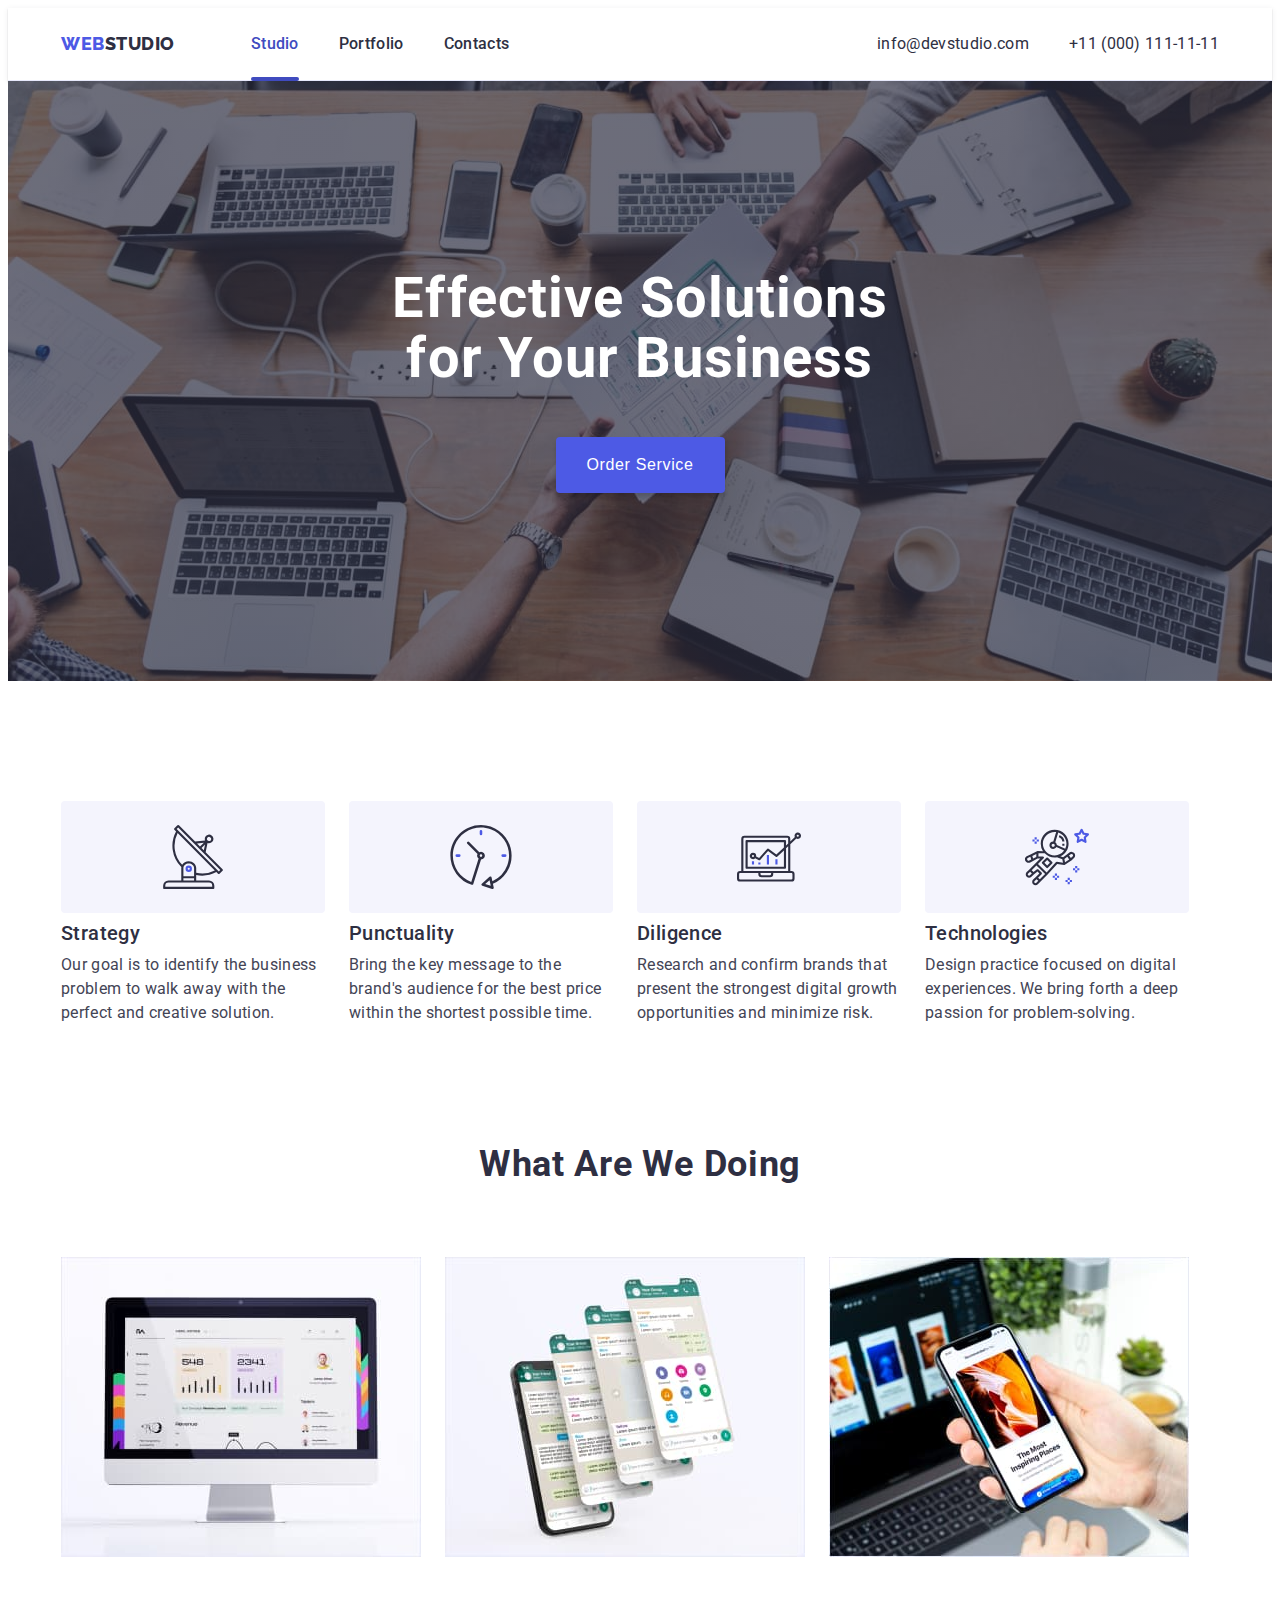
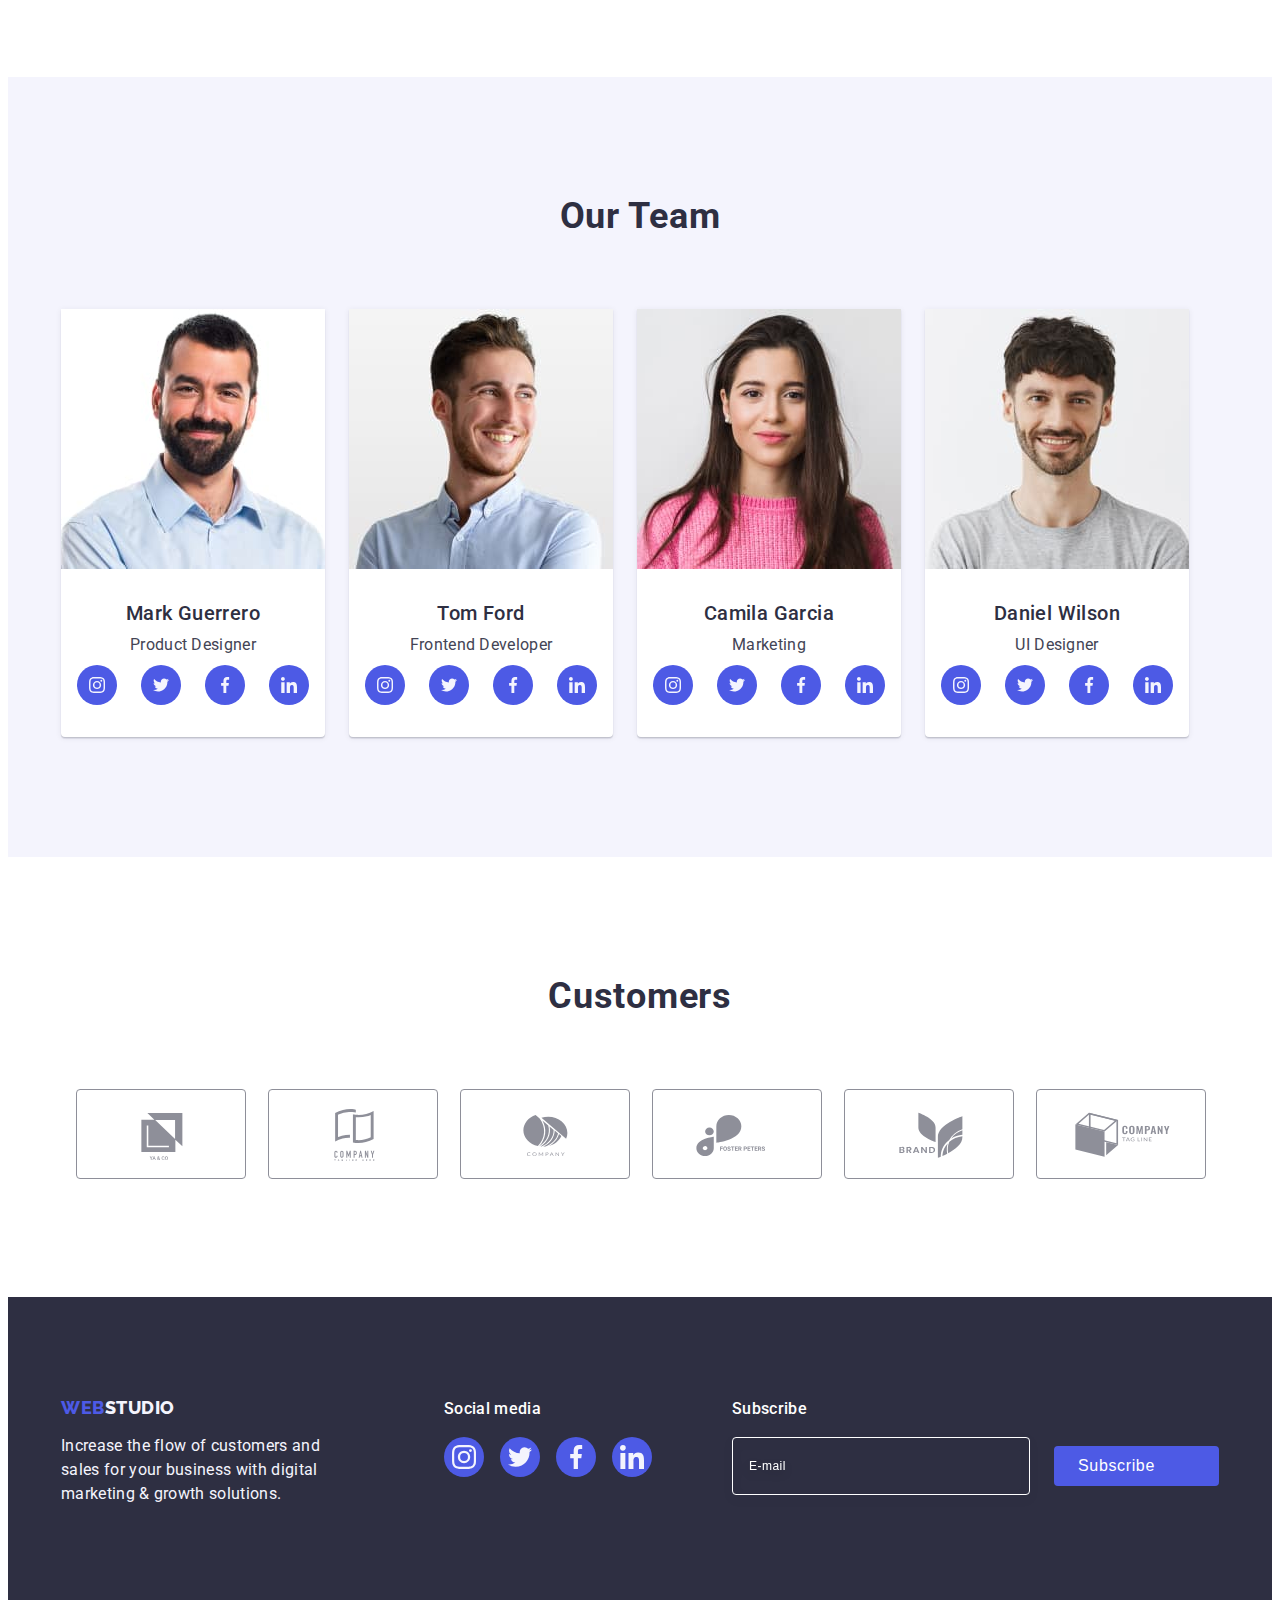
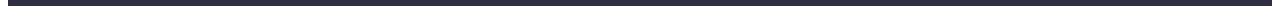
==== index.html @ 874bb5fe "Initial commit" ====
<!DOCTYPE html>
<html lang="en">
  <head>
    <meta charset="UTF-8" />
    <meta http-equiv="X-UA-Compatible" content="IE=edge" />
    <meta name="viewport" content="width=device-width, initial-scale=1.0" />
    <title>WEBSTUDOI</title>
    <link rel="preconnect" href="https://fonts.googleapis.com" />
    <link rel="preconnect" href="https://fonts.gstatic.com" crossorigin />

    <link
      href="https://fonts.googleapis.com/css2?family=Raleway:wght@800&family=Roboto:wght@400;500;700&display=swap"
      rel="stylesheet"
    />

    <link
      rel="stylesheet"
      href="https://cdnjs.cloudflare.com/ajax/libs/modern-normalize/2.0.0/modern-normalize.min.css"
      integrity="sha512-4xo8blKMVCiXpTaLzQSLSw3KFOVPWhm/TRtuPVc4WG6kUgjH6J03IBuG7JZPkcWMxJ5huwaBpOpnwYElP/m6wg=="
      crossorigin="anonymous"
      referrerpolicy="no-referrer"
    />

    <link rel="stylesheet" href="./css/styles.css" />
  </head>

  <body>
    <!-- heder -->
    <header class="head">
      <div class="container head-nav">
        <nav class="nav-list">
          <a href="./index.html" class="logo link"
            >Web<span class="logo-style">Studio</span></a
          >

          <ul class="nav-item">
            <li>
              <a href="./index.html" class="nav-link current link">Studio</a>
            </li>
            <li>
              <a href="./portfolio.html" class="nav-link link">Portfolio</a>
            </li>
            <li><a href="" class="nav-link link">Contacts</a></li>
          </ul>
        </nav>

        <address class="contacts">
          <ul class="contacts-item">
            <li>
              <a href="mailto:info@devstudio.com" class="contacts-list link"
                >info@devstudio.com</a
              >
            </li>

            <li>
              <a href="tel:+110001111111" class="contacts-list link"
                >+11 (000) 111-11-11</a
              >
            </li>
          </ul>
        </address>
      </div>
    </header>

    <main>
      <!-- section-1  Hero-->
      <section class="hero-section">
        <div class="container hero-container">
          <h1 class="hero-titel">Effective Solutions for Your Business</h1>
          <button class="hero-btn" type="button" data-modal-open>
            Order Service
          </button>
        </div>
      </section>

      <!-- section-2  Оur Advantages-->
      <section class="advantages-section">
        <div class="container">
          <h2 class="visually-hidden">Our advantages</h2>
          <ul class="advant-list">
            <li class="advant-item">
              <div class="advant-icon-list">
                <svg class="advant-icon" width="64" height="64">
                  <use href="./images/icons.svg#icon-antenna"></use>
                </svg>
              </div>
              <h3 class="sub-titel-text-styles">Strategy</h3>
              <p class="main-text-style">
                Our goal is to identify the business problem to walk away with
                the perfect and creative solution.
              </p>
            </li>
            <li class="advant-item">
              <div class="advant-icon-list">
                <svg class="advant-icon" width="64" height="64">
                  <use href="./images/icons.svg#icon-clock"></use>
                </svg>
              </div>
              <h3 class="sub-titel-text-styles">Punctuality</h3>
              <p class="main-text-style">
                Bring the key message to the brand's audience for the best price
                within the shortest possible time.
              </p>
            </li>
            <li class="advant-item">
              <div class="advant-icon-list">
                <svg class="advant-icon" width="64" height="64">
                  <use href="./images/icons.svg#icon-diagram"></use>
                </svg>
              </div>
              <h3 class="sub-titel-text-styles">Diligence</h3>
              <p class="main-text-style">
                Research and confirm brands that present the strongest digital
                growth opportunities and minimize risk.
              </p>
            </li>
            <li class="advant-item">
              <div class="advant-icon-list">
                <svg class="advant-icon" width="64" height="64">
                  <use href="./images/icons.svg#icon-astronaut"></use>
                </svg>
              </div>
              <h3 class="sub-titel-text-styles">Technologies</h3>
              <p class="main-text-style">
                Design practice focused on digital experiences. We bring forth a
                deep passion for problem-solving.
              </p>
            </li>
          </ul>
        </div>
      </section>
      <!-- section-3 Our Works  -->
      <section class="work-section">
        <div class="container">
          <h2 class="work-title title-tex-style">What are we doing</h2>
          <ul class="work-list">
            <li class="work-item">
              <img
                src="./images/work-1.jpg"
                alt="computer with open website"
                width="360"
                height="300"
              />
            </li>

            <li class="work-item">
              <img
                src="./images/work-2.jpg"
                alt="mobile app"
                width="360"
                height="300"
              />
            </li>

            <li class="work-item">
              <img
                src="./images/work-3.jpg"
                alt="mobile in hand"
                width="360"
                height="300"
              />
            </li>
          </ul>
        </div>
      </section>
      <!-- section-4 Team -->
      <section class="team-section">
        <div class="container">
          <h2 class="team-title title-tex-style">Our Team</h2>
          <ul class="team-list">
            <li class="team-item">
              <img
                src="./images/team-1.jpg"
                alt="man with beard and shirt"
                width="264"
                height="260"
              />
              <div class="team-item-text">
                <h3 class="sub-titel-text-styles">Mark Guerrero</h3>
                <p class="main-text-style">Product Designer</p>

                <ul class="team-soc-list">
                  <li class="team-soc-item">
                    <a
                      href=""
                      class="team-soc-link link"
                      target="_blank"
                      rel="noreferrer noopener nofollow"
                    >
                      <svg class="team-soc-icom" width="16" height="16">
                        <use href="./images/icons.svg#icon-instagram"></use>
                      </svg>
                    </a>
                  </li>

                  <li class="team-soc-item">
                    <a
                      href=""
                      class="team-soc-link link"
                      target="_blank"
                      rel="noreferrer noopener nofollow"
                    >
                      <svg class="team-soc-icom" width="16" height="16">
                        <use href="./images/icons.svg#icon-twitter"></use>
                      </svg>
                    </a>
                  </li>

                  <li class="team-soc-item">
                    <a
                      href=""
                      class="team-soc-link link"
                      target="_blank"
                      rel="noreferrer noopener nofollow"
                    >
                      <svg class="team-soc-icom" width="16" height="16">
                        <use href="./images/icons.svg#icon-facebook"></use>
                      </svg>
                    </a>
                  </li>

                  <li class="team-soc-item">
                    <a
                      href=""
                      class="team-soc-link link"
                      target="_blank"
                      rel="noreferrer noopener nofollow"
                    >
                      <svg class="team-soc-icom" width="16" height="16">
                        <use href="./images/icons.svg#icon-linkedin"></use>
                      </svg>
                    </a>
                  </li>
                </ul>
              </div>
            </li>

            <li class="team-item">
              <img
                src="./images/team-2.jpg"
                alt="young man in a shirt"
                width="264"
                height="260"
              />
              <div class="team-item-text">
                <h3 class="sub-titel-text-styles">Tom Ford</h3>
                <p class="main-text-style">Frontend Developer</p>

                <ul class="team-soc-list">
                  <li class="team-soc-item">
                    <a
                      href=""
                      class="team-soc-link link"
                      target="_blank"
                      rel="noreferrer noopener nofollow"
                    >
                      <svg class="team-soc-icom" width="16" height="16">
                        <use href="./images/icons.svg#icon-instagram"></use>
                      </svg>
                    </a>
                  </li>

                  <li class="team-soc-item">
                    <a
                      href=""
                      class="team-soc-link link"
                      target="_blank"
                      rel="noreferrer noopener nofollow"
                    >
                      <svg class="team-soc-icom" width="16" height="16">
                        <use href="./images/icons.svg#icon-twitter"></use>
                      </svg>
                    </a>
                  </li>

                  <li class="team-soc-item">
                    <a
                      href=""
                      class="team-soc-link link"
                      target="_blank"
                      rel="noreferrer noopener nofollow"
                    >
                      <svg class="team-soc-icom" width="16" height="16">
                        <use href="./images/icons.svg#icon-facebook"></use>
                      </svg>
                    </a>
                  </li>

                  <li class="team-soc-item">
                    <a
                      href=""
                      class="team-soc-link link"
                      target="_blank"
                      rel="noreferrer noopener nofollow"
                    >
                      <svg class="team-soc-icom" width="16" height="16">
                        <use href="./images/icons.svg#icon-linkedin"></use>
                      </svg>
                    </a>
                  </li>
                </ul>
              </div>
            </li>

            <li class="team-item">
              <img
                src="./images/team-3.jpg"
                alt="young girl in a pink sweater"
                width="264"
                height="260"
              />
              <div class="team-item-text">
                <h3 class="sub-titel-text-styles">Camila Garcia</h3>
                <p class="main-text-style">Marketing</p>

                <ul class="team-soc-list">
                  <li class="team-soc-item">
                    <a
                      href=""
                      class="team-soc-link link"
                      target="_blank"
                      rel="noreferrer noopener nofollow"
                    >
                      <svg class="team-soc-icom" width="16" height="16">
                        <use href="./images/icons.svg#icon-instagram"></use>
                      </svg>
                    </a>
                  </li>

                  <li class="team-soc-item">
                    <a
                      href=""
                      class="team-soc-link link"
                      target="_blank"
                      rel="noreferrer noopener nofollow"
                    >
                      <svg class="team-soc-icom" width="16" height="16">
                        <use href="./images/icons.svg#icon-twitter"></use>
                      </svg>
                    </a>
                  </li>

                  <li class="team-soc-item">
                    <a
                      href=""
                      class="team-soc-link link"
                      target="_blank"
                      rel="noreferrer noopener nofollow"
                    >
                      <svg class="team-soc-icom" width="16" height="16">
                        <use href="./images/icons.svg#icon-facebook"></use>
                      </svg>
                    </a>
                  </li>

                  <li class="team-soc-item">
                    <a
                      href=""
                      class="team-soc-link link"
                      target="_blank"
                      rel="noreferrer noopener nofollow"
                    >
                      <svg class="team-soc-icom" width="16" height="16">
                        <use href="./images/icons.svg#icon-linkedin"></use>
                      </svg>
                    </a>
                  </li>
                </ul>
              </div>
            </li>

            <li class="team-item">
              <img
                src="./images/team-4.jpg"
                alt="young guy in a gray t-shirt"
                width="264"
                height="260"
              />
              <div class="team-item-text">
                <h3 class="sub-titel-text-styles">Daniel Wilson</h3>
                <p class="main-text-style">UI Designer</p>

                <ul class="team-soc-list">
                  <li class="team-soc-item">
                    <a
                      href=""
                      class="team-soc-link link"
                      target="_blank"
                      rel="noreferrer noopener nofollow"
                    >
                      <svg class="team-soc-icom" width="16" height="16">
                        <use href="./images/icons.svg#icon-instagram"></use>
                      </svg>
                    </a>
                  </li>

                  <li class="team-soc-item">
                    <a
                      href=""
                      class="team-soc-link link"
                      target="_blank"
                      rel="noreferrer noopener nofollow"
                    >
                      <svg class="team-soc-icom" width="16" height="16">
                        <use href="./images/icons.svg#icon-twitter"></use>
                      </svg>
                    </a>
                  </li>

                  <li class="team-soc-item">
                    <a
                      href=""
                      class="team-soc-link link"
                      target="_blank"
                      rel="noreferrer noopener nofollow"
                    >
                      <svg class="team-soc-icom" width="16" height="16">
                        <use href="./images/icons.svg#icon-facebook"></use>
                      </svg>
                    </a>
                  </li>

                  <li class="team-soc-item">
                    <a
                      href=""
                      class="team-soc-link link"
                      target="_blank"
                      rel="noreferrer noopener nofollow"
                    >
                      <svg class="team-soc-icom" width="16" height="16">
                        <use href="./images/icons.svg#icon-linkedin"></use>
                      </svg>
                    </a>
                  </li>
                </ul>
              </div>
            </li>
          </ul>
        </div>
      </section>
      <!--Section-5  Customers -->
      <section class="customers">
        <div class="container">
          <h2 class="title-tex-style">Customers</h2>

          <ul class="customers-list">
            <li class="customers-item">
              <a
                href=""
                class="customers-link link"
                target="_blank"
                rel="noreferrer noopener nofollow"
              >
                <svg class="customers-icon" width="104" height="56">
                  <use href="./images/icons.svg#icon-customers-1"></use>
                </svg>
              </a>
            </li>

            <li class="customers-item">
              <a
                href=""
                class="customers-link link"
                target="_blank"
                rel="noreferrer noopener nofollow"
              >
                <svg class="customers-icon" width="104" height="56">
                  <use href="./images/icons.svg#icon-customers-2"></use>
                </svg>
              </a>
            </li>

            <li class="customers-item">
              <a
                href=""
                class="customers-link link"
                target="_blank"
                rel="noreferrer noopener nofollow"
              >
                <svg class="customers-icon" width="104" height="56">
                  <use href="./images/icons.svg#icon-customers-3"></use>
                </svg>
              </a>
            </li>

            <li class="customers-item">
              <a
                href=""
                class="customers-link link"
                target="_blank"
                rel="noreferrer noopener nofollow"
              >
                <svg class="customers-icon" width="104" height="56">
                  <use href="./images/icons.svg#icon-customers-4"></use>
                </svg>
              </a>
            </li>

            <li class="customers-item">
              <a
                href=""
                class="customers-link link"
                target="_blank"
                rel="noreferrer noopener nofollow"
              >
                <svg class="customers-icon" width="104" height="56">
                  <use href="./images/icons.svg#icon-customers-5"></use>
                </svg>
              </a>
            </li>

            <li class="customers-item">
              <a
                href=""
                class="customers-link link"
                target="_blank"
                rel="noreferrer noopener nofollow"
              >
                <svg class="customers-icon" width="104" height="56">
                  <use href="./images/icons.svg#icon-customers-6"></use>
                </svg>
              </a>
            </li>
          </ul>
        </div>
      </section>
    </main>
    <!-- footer -->
    <footer class="footer">
      <div class="container footer-container">
        <div class="footer-info">
          <a href="./index.html" class="footer-logo logo link"
            >Web<span class="footer-logo-style">Studio</span>
          </a>

          <p class="footer-text main-text-style">
            Increase the flow of customers and sales for your business with
            digital marketing & growth solutions.
          </p>
        </div>

        <div class="social-media">
          <p class="social-media-titel main-text-style">Social media</p>

          <ul class="footer-soc-list">
            <li class="footer-soc-item">
              <a
                href=""
                class="footer-soc-link link"
                target="_blank"
                rel="noreferrer noopener nofollow"
              >
                <svg class="footer-soc-icon" width="24" height="24">
                  <use href="./images/icons.svg#icon-instagram"></use>
                </svg>
              </a>
            </li>

            <li class="footer-soc-item">
              <a
                href=""
                class="footer-soc-link link"
                target="_blank"
                rel="noreferrer noopener nofollow"
              >
                <svg class="footer-soc-icon" width="24" height="24">
                  <use href="./images/icons.svg#icon-twitter"></use>
                </svg>
              </a>
            </li>

            <li class="footer-soc-item">
              <a
                href=""
                class="footer-soc-link link"
                target="_blank"
                rel="noreferrer noopener nofollow"
              >
                <svg class="footer-soc-icon" width="24" height="24">
                  <use href="./images/icons.svg#icon-facebook"></use>
                </svg>
              </a>
            </li>

            <li class="footer-soc-item">
              <a
                href=""
                class="footer-soc-link link"
                target="_blank"
                rel="noreferrer noopener nofollow"
              >
                <svg class="footer-soc-icon" width="24" height="24">
                  <use href="./images/icons.svg#icon-linkedin"></use>
                </svg>
              </a>
            </li>
          </ul>
        </div>
        <!-- ----Foter Form---- -->
        <div class="footer-form">
          <p class="footer-form-text main-text-style">Subscribe</p>
          <form class="footer-form-wrap" name="footer-form">
            <label class="footer-label">
              <input
                class="footer-input"
                type="email"
                name="footer-e-mail"
                placeholder="E-mail"
                required
              />
            </label>

            <button class="footer-form-btn" type="submit">
              Subscribe
              <svg class="subscribe-icon" width="24" height="24">
                <use href="./images/icons.svg#icon-subscribe"></use>
              </svg>
            </button>
          </form>
        </div>
      </div>
    </footer>
    <!-- Modal  -->
    <div class="backdrop is-hidden" data-modal>
      <div class="modal">
        <button type="button" class="modal-close-btn" data-modal-close>
          <svg class="modal-btn-icon" width="8" height="8">
            <use href="./images/icons.svg#icon-Vector"></use>
          </svg>
        </button>

        <p class="modal-title main-text-style">
          Leave your contacts and we will call you back
        </p>

        <form>
          <div class="modal-wrap">
            <label class="modal-label-text" for="user-name">Name</label>
            <div class="modal-input-wrap">
              <input
                class="modal-input"
                type="text"
                id="user-name"
                name="user-name"
                placeholder=" "
                required
              />
              <svg class="modal-icon" width="18" height="24">
                <use href="./images/icons.svg#icon-user"></use>
              </svg>
            </div>
          </div>

          <div class="modal-wrap">
            <label class="modal-label-text" for="phone">Phone</label>
            <div class="modal-input-wrap">
              <input
                class="modal-input"
                type="tel"
                id="phone"
                name="user-phone"
                placeholder=" "
                required
              />
              <svg class="modal-icon" width="18" height="24">
                <use href="./images/icons.svg#icon-phone"></use>
              </svg>
            </div>
          </div>

          <div class="modal-wrap">
            <label class="modal-label-text" for="email">Email</label>
            <div class="modal-input-wrap">
              <input
                class="modal-input"
                type="email"
                id="email"
                name="user-email"
                placeholder=" "
                required
              />
              <svg class="modal-icon" width="18" height="24">
                <use href="./images/icons.svg#icon-email"></use>
              </svg>
            </div>
          </div>
          <div class="coment">
            <label class="modal-label-text" for="user-comment"> Comment </label>
            <textarea
              class="modal-textarea"
              name="user-comment"
              id="user-comment"
              placeholder="Text input"
            ></textarea>
          </div>
          <div class="check-wrap">
            <input
              class="modal-cheked visually-hidden"
              type="checkbox"
              id="user-privacy"
              name="user-privacy"
              value="true"
              required
            />
            <label for="user-privacy" class="privacy-policy-text">
              <span class="check-icon-default">
                <svg class="modal-checked-icon" width="10" height="8">
                  <use href="./images/icons.svg#icon-property-checked"></use>
                </svg>
              </span>
              I accept the terms and conditions of the
              <a href="" class="policy-link">Privacy Policy</a>
            </label>
          </div>
          <button class="modal-btn" type="submit">Send</button>
        </form>
      </div>
    </div>
    <script src="./js/modal.js"></script>
  </body>
</html>
---- css/styles.css ----
:root {
  --logo-btn-color: #4d5ae5;
  --title-text-color: #2e2f42;
  --main-text-color: #434455;
  --third-text-color: #ffffff;
  --background-grey-color: #2e2f42;
  --background-light-color: #f4f4fd;
  --hover-focus-color: #404bbf;
}

/* _______________Сommon________________ */

body {
  font-family: 'Roboto', sans-serif;
  color: var(--main-text-color);
  background-color: #ffffff;
}

h1,
h2,
h3,
h4,
h5,
h6,
p,
ul,
ol {
  margin: 0;
}

ul,
ol {
  padding: 0;
  list-style: none;
}

.main-text-style {
  color: var(--main-text-color);

  font-size: 16px;
  line-height: 1.5;
  letter-spacing: 0.02em;
}

.title-tex-style {
  color: var(--title-text-color);

  font-size: 36px;
  line-height: 1.11;
  letter-spacing: 0.02em;

  text-transform: capitalize;
  text-align: center;

  margin-bottom: 72px;
}

.sub-titel-text-styles {
  color: var(--title-text-color);

  font-weight: 500;
  font-size: 20px;
  line-height: 1.2;
  letter-spacing: 0.02em;

  text-transform: capitalize;
  margin-bottom: 8px;
}

.link {
  text-decoration: none;
}

.container {
  width: 1158px;
  padding-left: 15px;
  padding-right: 15px;

  margin: 0 auto;
}

.visually-hidden {
  position: absolute;
  white-space: nowrap;
  width: 1px;
  height: 1px;
  overflow: hidden;
  border: 0;
  padding: 0;
  clip: rect(0 0 0 0);
  clip-path: inset(50%);
  margin: -1px;
}

img {
  display: block;
  max-width: 100%;
}

/* ___________________HEDER_________________ */

.head {
  border-bottom: 1px solid #e7e9fc;
  box-shadow: 0px 2px 1px rgba(46, 47, 66, 0.08),
    0px 1px 1px rgba(46, 47, 66, 0.16), 0px 1px 6px rgba(46, 47, 66, 0.08);
}

.logo {
  color: var(--logo-btn-color);

  font-family: 'Raleway', sans-serif;
  font-weight: 800;
  font-size: 18px;
  line-height: 1.17;
  letter-spacing: 0.03em;

  text-transform: uppercase;
  margin-right: 76px;
  padding-top: 24px;
  padding-bottom: 24px;
}

.head-nav {
  display: flex;
  align-items: center;
}

.nav-list {
  display: flex;
  align-items: center;
}

.nav-item {
  display: flex;
  align-items: center;
  gap: 40px;
}

.contacts-item {
  display: flex;
  gap: 40px;
}

.logo-style {
  color: var(--title-text-color);
}

.nav-link {
  color: var(--title-text-color);

  font-family: 'Roboto' 'sans-serif';
  font-weight: 500;
  font-size: 16px;
  line-height: 1.5;
  letter-spacing: 0.02em;

  padding-top: 24px;
  padding-bottom: 24px;

  display: block;
  position: relative;

  transition: color 250ms cubic-bezier(0.4, 0, 0.2, 1);
}

.nav-link::after {
  content: '';

  position: absolute;
  bottom: -1px;
  left: 0;

  transform: scaleX(0);
  transition: transform 250ms cubic-bezier(0.4, 0, 0.2, 1);

  border-radius: 2px;
  height: 4px;
  width: 100%;
  background: var(--hover-focus-color);
}
.nav-link:hover::after,
.nav-link:focus::after,
.nav-link.current::after {
  transform: scale(1);
}

.nav-link:hover,
.nav-link.current {
  color: var(--hover-focus-color);
}

.nav-link:focus,
.nav-link.current {
  color: var(--hover-focus-color);
}

.contacts {
  font-style: normal;
  margin-left: auto;
  display: block;
}

.contacts-list {
  color: var(--title-text-color);

  font-size: 16px;
  line-height: 1.5;
  letter-spacing: 0.02em;

  display: block;
  padding-top: 24px;
  padding-bottom: 24px;

  transition: color 250ms cubic-bezier(0.4, 0, 0.2, 1);
}

.contacts-list:hover {
  color: var(--hover-focus-color);
}

.contacts-list:focus {
  color: var(--hover-focus-color);
}

/* _______________HERO ______________*/

.hero-section {
  background-color: var(--background-grey-color);
  max-width: 1440px;

  padding-top: 188px;
  padding-bottom: 188px;
  margin: 0 auto;

  background-image: linear-gradient(
      rgba(46, 47, 66, 0.7),
      rgba(46, 47, 66, 0.7)
    ),
    url(../images/hero-bgr.jpg);

  background-repeat: no-repeat;
  background-size: cover;
  background-position: center;
}

.hero-titel {
  color: var(--third-text-color);

  max-width: 496px;

  font-size: 56px;
  line-height: 1.07;
  letter-spacing: 0.02em;

  margin-left: auto;
  margin-right: auto;
  text-align: center;
}

.hero-container {
  display: flex;
  flex-direction: column;
}

.hero-btn {
  background-color: var(--logo-btn-color);
  color: var(--third-text-color);

  font-weight: 500;
  font-size: 16px;
  line-height: 1.5;
  letter-spacing: 0.04em;

  border-radius: 4px;
  border: 0px;

  cursor: pointer;
  min-width: 169px;
  min-height: 56px;

  box-shadow: 0px 4px 4px rgba(0, 0, 0, 0.15);

  margin: 48px auto 0 auto;

  transition: background-color 250ms cubic-bezier(0.4, 0, 0.2, 1),
    box-shadow 250ms cubic-bezier(0.4, 0, 0.2, 1);
}

.hero-btn:hover {
  background: var(--hover-focus-color);

  box-shadow: 0px 4px 4px rgba(0, 0, 0, 0.15);
}

.hero-btn:focus {
  background: var(--hover-focus-color);

  box-shadow: 0px 4px 4px rgba(0, 0, 0, 0.15);
}

/* _______________ Advantages_______________ */

.advantages-section {
  padding: 120px 0;
}

.advant-list {
  display: flex;
  gap: 24px;
}

.advant-item {
  width: 264px;
}

.advant-icon-list {
  background-color: #f4f4fd;

  width: auto;
  height: 112px;

  display: flex;
  justify-content: center;
  align-items: center;

  border-radius: 4px;
  margin-bottom: 8px;
}

/* _______________Our Works________________ */

.work-section {
  padding-top: 0;
  padding-bottom: 120px;
}

.work-title {
  margin-left: auto;
  margin-right: auto;
}

.work-list {
  display: flex;
  gap: 24px;
}

/* ______________Team-Section________________ */

.team-section {
  background-color: var(--background-light-color);
  padding: 120px 0;
}

.team-list {
  display: flex;
  gap: 24px;
}

.team-item {
  background: #ffffff;

  width: 264px;
  height: 428px;

  box-shadow: 0px 1px 6px rgba(46, 47, 66, 0.08),
    0px 1px 1px rgba(46, 47, 66, 0.16), 0px 2px 1px rgba(46, 47, 66, 0.08);
  border-radius: 0px 0px 4px 4px;
}

.team-item-text {
  text-align: center;
  padding: 32px 16px;
}

.team-soc-list {
  display: flex;
  justify-content: center;
  gap: 24px;

  margin-top: 8px;
}

.team-soc-item {
  width: 40px;
  height: 40px;
}

.team-soc-link {
  background-color: var(--logo-btn-color);
  fill: var(--background-light-color);

  width: 100%;
  height: 100%;

  border-radius: 50%;

  display: flex;
  justify-content: center;
  align-items: center;

  transition: background-color 250ms cubic-bezier(0.4, 0, 0.2, 1);
}

.team-soc-link:hover,
.team-soc-link:focus {
  background-color: var(--hover-focus-color);
}

.team-soc-icom {
  width: 16px;
  height: 16px;
}

/* __________________Customers____________ */

.customers {
  padding: 120px 0;
}

.customers-list {
  display: flex;
  justify-content: center;
  align-items: center;
  gap: 24px;
}

.customers-item {
  width: 168px;
  height: 88px;
}

.customers-link {
  width: 100%;
  height: 100%;

  display: flex;
  justify-content: center;
  align-items: center;

  border: 1px solid #8e8f99;
  border-radius: 4px;
  color: #8e8f99;

  transition: color 250ms cubic-bezier(0.4, 0, 0.2, 1),
    border-color 250ms cubic-bezier(0.4, 0, 0.2, 1);
}

.customers-link:hover {
  border-color: var(--hover-focus-color);
  color: var(--hover-focus-color);
}

.customers-link:focus {
  border-color: var(--hover-focus-color);
  color: var(--hover-focus-color);
}
.customers-icon {
  fill: currentColor;
}

/* _______________Footer________________ */

.footer {
  background-color: var(--background-grey-color);

  padding-top: 100px;
  padding-bottom: 100px;
}

.footer-container {
  display: flex;
  align-items: baseline;
}

.footer-info {
  margin-right: 120px;
}

.footer-logo-style {
  color: var(--background-light-color);
}

.footer-logo {
  display: inline-block;

  margin-bottom: 16px;
  padding-top: 0;
  padding-bottom: 0;
}

.footer-text {
  color: var(--background-light-color);
  max-width: 264px;
}

.social-media-titel {
  color: #ffffff;

  font-weight: 500;

  margin-bottom: 16px;
}

.social-media {
  max-width: 208px;
}

.footer-soc-list {
  display: flex;
  justify-content: center;
  align-items: center;
  gap: 16px;
}
.footer-soc-item {
  display: flex;

  width: 40px;
  height: 40px;

  border-radius: 50%;
}

.footer-soc-link {
  background-color: var(--logo-btn-color);

  width: 100%;
  height: 100%;

  display: flex;
  justify-content: center;
  align-items: center;

  border-radius: 50%;

  transition: background-color 250ms cubic-bezier(0.4, 0, 0.2, 1);
}

.footer-soc-link:hover,
.footer-soc-link:focus {
  background-color: #31d0aa;
}

.footer-soc-icon {
  fill: var(--background-light-color);
}

/* _________________Footer-Form_________________ */

.footer-form {
  margin-left: 80px;
}

.footer-form-text {
  color: #ffffff;
  font-weight: 500;
  margin-bottom: 16px;
}

.footer-form-wrap {
  display: flex;
  align-items: center;
  justify-content: center;
  gap: 24px;
}

.footer-input {
  background-color: inherit;
  color: #ffffff;

  width: 264px;
  height: 40px;
  padding: 8px 16px;

  border: 1px solid #ffffff;
  border-radius: 4px;
  filter: drop-shadow(0px 4px 4px rgba(0, 0, 0, 0.15));

  font-size: 12px;
  line-height: 1.5;
  letter-spacing: 0.04em;
}

.footer-input::placeholder {
  color: #ffffff;
}

.footer-form-btn {
  background-color: var(--logo-btn-color);
  color: #ffffff;
  cursor: pointer;
  min-width: 165px;

  display: flex;
  justify-content: center;
  align-items: center;

  font-weight: 500;
  font-size: 16px;
  line-height: 1.5;
  letter-spacing: 0.04em;

  padding: 8px 24px;
  border-radius: 4px;
  border: 0px;

  transition: background-color 250ms cubic-bezier(0.4, 0, 0.2, 1);
}

.footer-form-btn:hover {
  background: var(--hover-focus-color);
  color: var(--third-text-color);
}

.footer-form-btn:focus {
  background: var(--hover-focus-color);
  color: var(--third-text-color);
}

.subscribe-icon {
  margin-left: 16px;
}

/* ________________Modal_______________ */

.backdrop {
  width: 100%;
  height: 100%;
  position: fixed;
  background: rgba(46, 47, 66, 0.4);
  top: 0;
  transition: opacity 250ms cubic-bezier(0.4, 0, 0.2, 1),
    visibility 250ms cubic-bezier(0.4, 0, 0.2, 1);
}

.modal {
  background: #fcfcfc;

  width: 408px;
  min-height: 584px;
  padding: 72px 24px 24px;

  position: absolute;
  left: 50%;
  top: 50%;

  box-shadow: 0px 1px 1px rgba(0, 0, 0, 0.14), 0px 1px 3px rgba(0, 0, 0, 0.12),
    0px 2px 1px rgba(0, 0, 0, 0.2);
  border-radius: 4px;

  transform: translate(-50%, -50%) scaleY(1);
  transition: transform 250ms cubic-bezier(0.4, 0, 0.2, 1);
}

.backdrop.is-hidden .modal {
  transform: translate(-50%, -50%) scaleY(0);
}

.modal-close-btn {
  background: #e7e9fc;
  color: var(--background-grey-color);
  cursor: pointer;

  width: 24px;
  height: 24px;

  border-radius: 50%;
  border: 1px solid rgba(0, 0, 0, 0.1);

  position: absolute;
  top: 24px;
  right: 24px;

  display: flex;
  align-items: center;
  justify-content: center;
  padding: 0;

  transition: background-color 250ms cubic-bezier(0.4, 0, 0.2, 1),
    border 250ms cubic-bezier(0.4, 0, 0.2, 1);
}

.modal-close-btn:hover,
.modal-close-btn:focus {
  background: var(--hover-focus-color);
  color: #ffffff;
  border: none;
}

.modal-btn-icon {
  fill: currentColor;
  transition: fill 250ms cubic-bezier(0.4, 0, 0.2, 1);
}

.is-hidden {
  visibility: hidden;
  opacity: 0;
  pointer-events: none;
}

/* __________________Modal Form_________________ */
.modal-title {
  color: var(--title-text-color);

  margin-bottom: 16px;

  font-weight: 500;
  text-align: center;
}

.modal-label-text {
  color: #8e8f99;

  display: block;
  margin-bottom: 4px;

  font-size: 12px;
  line-height: 1.17;
  letter-spacing: 0.04em;
}

.modal-wrap {
  margin-bottom: 8px;
}

.modal-input {
  background-color: inherit;
  color: #8E8F99;

  width: 100%;
  height: 40px;
  padding-left: 38px;
  padding-right: 38px;

  font-size: 12px;
  line-height: 1.17;
  letter-spacing: 0.04em;
  

  border: 1px solid rgba(46, 47, 66, 0.4);
  border-radius: 4px;

  outline: transparent;
  transition: border-color 250ms cubic-bezier(0.4, 0, 0.2, 1);
}

.modal-input:focus,
.modal-textarea:focus {
  border-color: var(--logo-btn-color);
}

.modal-input:focus + .modal-icon {
  fill: var(--logo-btn-color);
}

.modal-input-wrap {
  position: relative;
}

.modal-icon {
  position: absolute;
  left: 16px;
  top: 50%;

  transform: translateY(-50%);
  transition: fill 250ms cubic-bezier(0.4, 0, 0.2, 1);
}

.coment {
  margin-bottom: 16px;
}

.modal-textarea {
  color: rgba(46, 47, 66, 0.4);
  background-color: transparent;

  resize: none;

  font-size: 12px;
  line-height: 1.17;
  letter-spacing: 0.04em;

  width: 100%;
  height: 120px;
  padding: 8px 16px;

  border: 1px solid rgba(46, 47, 66, 0.4);
  border-radius: 4px;

  outline: transparent;
  transition: border-color 250ms cubic-bezier(0.4, 0, 0.2, 1);
}

.modal-textarea::placeholder {
  color: rgba(46, 47, 66, 0.4);

  font-size: 12px;
  line-height: 1.17;
  letter-spacing: 0.04em;

  transition: color 250ms cubic-bezier(0.4, 0, 0.2, 1);
}

.modal-textarea:focus::placeholder {
  color: var(--logo-btn-color);
}

.privacy-policy-text {
  color: #8e8f99;
  width: 100%;

  font-size: 12px;
  line-height: 1.17;
  letter-spacing: 0.04em;

}

.check-wrap {
  position: relative;
  height: 16px;

  display: flex;
  align-items: center;
  margin-bottom: 24px;
}


.check-icon-default {
  fill: transparent;

  display: inline-flex;
  justify-content: center;
  align-items: center;
  
  margin-right: 8px;
  width: 16px;
  height: 16px;

  border: 1px solid rgba(46, 47, 66, 0.4);
  border-radius: 2px;
   
  transition: background-color 250ms cubic-bezier(0.4, 0, 0.2, 1),
  border 250ms cubic-bezier(0.4, 0, 0.2, 1),
  fill 250ms cubic-bezier(0.4, 0, 0.2, 1);
}

.modal-cheked:focus + .privacy-policy-text > .check-icon-default {
  border: 2px solid var(--hover-focus-color);
}

.modal-cheked:checked + .privacy-policy-text .check-icon-default{
  background-color: var(--hover-focus-color);
  border: none; 
  fill: var(--background-light-color);
}

.policy-link {
  color: var(--logo-btn-color);

  font-size: 12px;
  line-height: 1.33;
  letter-spacing: 0.04em;
}

.modal-btn {
  background: var(--logo-btn-color);
  color: var(--third-text-color);
  cursor: pointer;

  font-weight: 500;
  font-size: 16px;
  line-height: 1.5;
  letter-spacing: 0.04em;

  display: block;

  min-width: 169px;
  height: 56px;
  margin: auto;
  margin-bottom: 24px;

  border-radius: 4px;
  border: 0;
  transition: background-color 250ms cubic-bezier(0.4, 0, 0.2, 1);
}

.modal-btn:hover,
.modal-btn:focus {
  background: var(--hover-focus-color);
  box-shadow: 0px 4px 4px rgba(0, 0, 0, 0.15);
}

/* _______________Portfolio_________________ */

.portfolio-section {
  padding: 96px 0 120px;
}

.portfolio-btn {
  background-color: var(--background-light-color);
  color: var(--logo-btn-color);

  font-weight: 500;
  font-size: 16px;
  line-height: 1.5;
  letter-spacing: 0.04em;

  padding: 12px 24px;

  border: 1px solid #e7e9fc;
  border-radius: 4px;

  cursor: pointer;

  transition: color 250ms cubic-bezier(0.4, 0, 0.2, 1),
    background-color 250ms cubic-bezier(0.4, 0, 0.2, 1),
    border-color 250ms cubic-bezier(0.4, 0, 0.2, 1),
    box-shadow 250ms cubic-bezier(0.4, 0, 0.2, 1);
}

.portfolio-btn:hover,
.portfolio-btn:focus {
  background-color: var(--hover-focus-color);
  color: var(--third-text-color);
  border: 1px solid transparent;

  box-shadow: 0px 3px 1px rgba(0, 0, 0, 0.1), 0px 2px 1px rgba(0, 0, 0, 0.08),
    0px 2px 2px rgba(0, 0, 0, 0.12);
}

.btn-container {
  display: flex;
  justify-content: center;
  gap: 24px;
  margin-bottom: 72px;
}

.portfolio-list {
  display: flex;
  flex-wrap: wrap;
  gap: 24px;
  row-gap: 48px;
}

.portfolio-item {
  width: 360px;
  height: 420px;
}

.portfolio-link {
  display: block;
  position: relative;
  transition: box-shadow 250ms cubic-bezier(0.4, 0, 0.2, 1);
}

.portfolio-overlay {
  position: relative;
  overflow: hidden;
}

.portfolio-link:hover .portfolio-overlay-text,
.portfolio-link:focus .portfolio-overlay-text {
  transform: translateY(0);
}

.portfolio-overlay-text {
  background: var(--logo-btn-color);
  color: #f4f4fd;

  position: absolute;
  width: 100%;
  height: 100%;
  top: 0;
  padding: 40px 32px;

  transform: translateY(100%);
  transition: transform 250ms cubic-bezier(0.4, 0, 0.2, 1);
}

.portfolio-link:hover,
.portfolio-link:focus {
  box-shadow: 0px 1px 6px rgba(46, 47, 66, 0.08),
    0px 1px 1px rgba(46, 47, 66, 0.16), 0px 2px 1px rgba(46, 47, 66, 0.08);
}

.card-portfolio-text {
  padding: 32px 16px;

  border-right: 1px solid #e7e9fc;
  border-bottom: 1px solid #e7e9fc;
  border-left: 1px solid #e7e9fc;
}
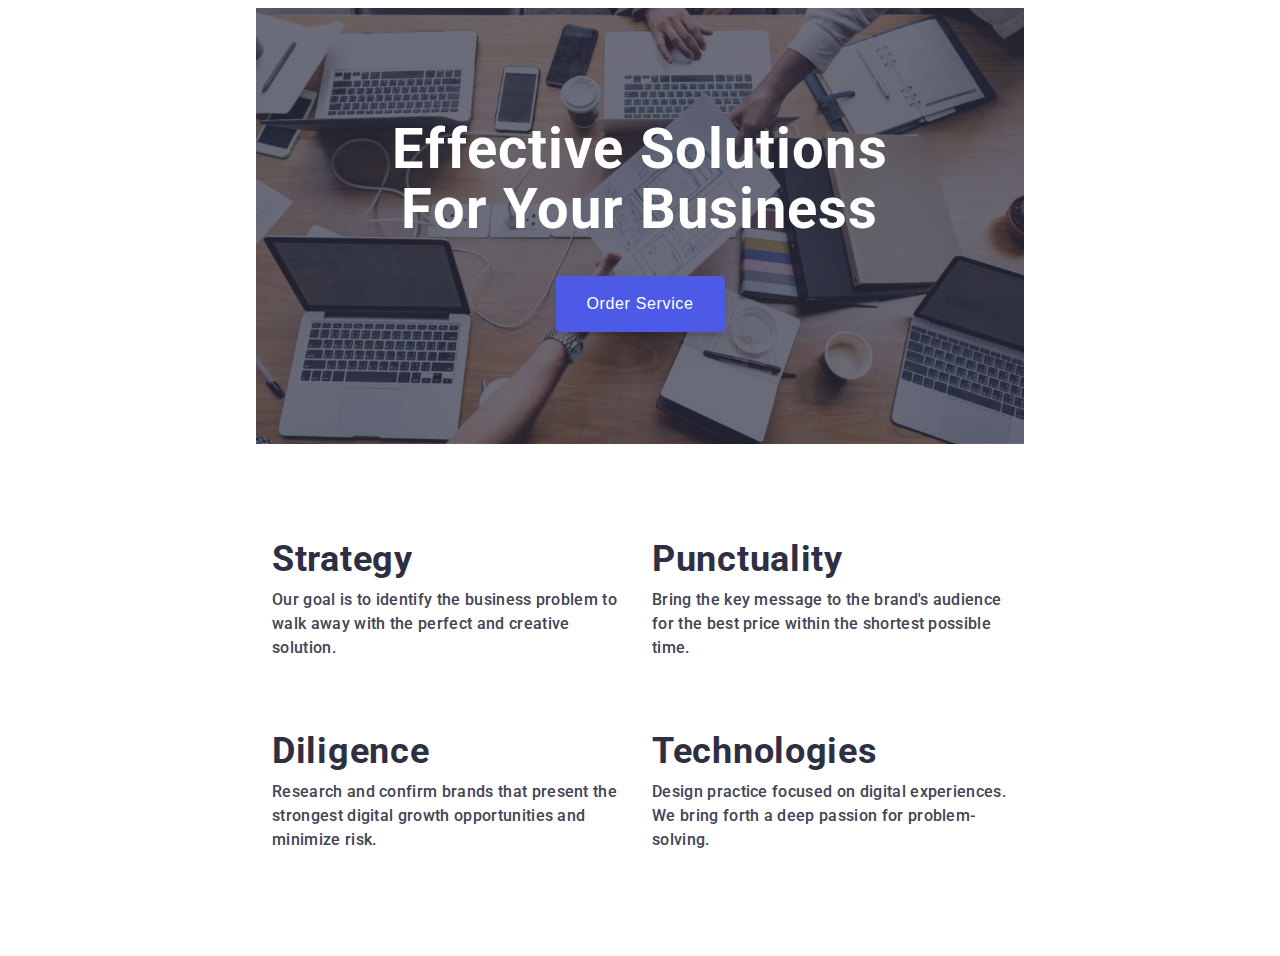
==== commit 3dadcf3a: "hw-7.1" ====
--- a/index.html
+++ b/index.html
@@ -22,11 +22,12 @@
     />
 
     <link rel="stylesheet" href="./css/styles.css" />
+    <link rel="stylesheet" href="./css/media.css">
   </head>
 
   <body>
     <!-- heder -->
-    <header class="head">
+    <!-- <header class="head">
       <div class="container head-nav">
         <nav class="nav-list">
           <a href="./index.html" class="logo link"
@@ -60,13 +61,13 @@
           </ul>
         </address>
       </div>
-    </header>
+    </header> -->
 
     <main>
       <!-- section-1  Hero-->
       <section class="hero-section">
-        <div class="container hero-container">
-          <h1 class="hero-titel">Effective Solutions for Your Business</h1>
+        <div class="container hero-container ">
+          <h1 class="hero-titel title-tex-style">Effective solutions for your business</h1>
           <button class="hero-btn" type="button" data-modal-open>
             Order Service
           </button>
@@ -84,8 +85,8 @@
                   <use href="./images/icons.svg#icon-antenna"></use>
                 </svg>
               </div>
-              <h3 class="sub-titel-text-styles">Strategy</h3>
-              <p class="main-text-style">
+              <h3 class="advant-title sub-titel-text-styles">Strategy</h3>
+              <p class="main-text-style advant-text ">
                 Our goal is to identify the business problem to walk away with
                 the perfect and creative solution.
               </p>
@@ -96,8 +97,8 @@
                   <use href="./images/icons.svg#icon-clock"></use>
                 </svg>
               </div>
-              <h3 class="sub-titel-text-styles">Punctuality</h3>
-              <p class="main-text-style">
+              <h3 class="advant-title sub-titel-text-styles">Punctuality</h3>
+              <p class="advant-text main-text-style">
                 Bring the key message to the brand's audience for the best price
                 within the shortest possible time.
               </p>
@@ -108,8 +109,8 @@
                   <use href="./images/icons.svg#icon-diagram"></use>
                 </svg>
               </div>
-              <h3 class="sub-titel-text-styles">Diligence</h3>
-              <p class="main-text-style">
+              <h3 class="advant-title sub-titel-text-styles">Diligence</h3>
+              <p class="advant-text main-text-style">
                 Research and confirm brands that present the strongest digital
                 growth opportunities and minimize risk.
               </p>
@@ -120,8 +121,8 @@
                   <use href="./images/icons.svg#icon-astronaut"></use>
                 </svg>
               </div>
-              <h3 class="sub-titel-text-styles">Technologies</h3>
-              <p class="main-text-style">
+              <h3 class="advant-title sub-titel-text-styles">Technologies</h3>
+              <p class="advant-text main-text-style">
                 Design practice focused on digital experiences. We bring forth a
                 deep passion for problem-solving.
               </p>
@@ -130,7 +131,7 @@
         </div>
       </section>
       <!-- section-3 Our Works  -->
-      <section class="work-section">
+      <!-- <section class="work-section">
         <div class="container">
           <h2 class="work-title title-tex-style">What are we doing</h2>
           <ul class="work-list">
@@ -162,9 +163,9 @@
             </li>
           </ul>
         </div>
-      </section>
+      </section> -->
       <!-- section-4 Team -->
-      <section class="team-section">
+      <!-- <section class="team-section">
         <div class="container">
           <h2 class="team-title title-tex-style">Our Team</h2>
           <ul class="team-list">
@@ -437,9 +438,9 @@
             </li>
           </ul>
         </div>
-      </section>
+      </section> -->
       <!--Section-5  Customers -->
-      <section class="customers">
+      <!-- <section class="customers">
         <div class="container">
           <h2 class="title-tex-style">Customers</h2>
 
@@ -523,10 +524,10 @@
             </li>
           </ul>
         </div>
-      </section>
+      </section> -->
     </main>
     <!-- footer -->
-    <footer class="footer">
+    <!-- <footer class="footer">
       <div class="container footer-container">
         <div class="footer-info">
           <a href="./index.html" class="footer-logo logo link"
@@ -595,9 +596,9 @@
               </a>
             </li>
           </ul>
-        </div>
+        </div> -->
         <!-- ----Foter Form---- -->
-        <div class="footer-form">
+        <!-- <div class="footer-form">
           <p class="footer-form-text main-text-style">Subscribe</p>
           <form class="footer-form-wrap" name="footer-form">
             <label class="footer-label">
@@ -618,10 +619,10 @@
             </button>
           </form>
         </div>
-      </div>
-    </footer>
+       </div>
+    </footer> -->
     <!-- Modal  -->
-    <div class="backdrop is-hidden" data-modal>
+    <!-- <div class="backdrop is-hidden" data-modal>
       <div class="modal">
         <button type="button" class="modal-close-btn" data-modal-close>
           <svg class="modal-btn-icon" width="8" height="8">
@@ -716,6 +717,6 @@
         </form>
       </div>
     </div>
-    <script src="./js/modal.js"></script>
+    <script src="./js/modal.js"></script> -->
   </body>
 </html>
--- a/css/styles.css
+++ b/css/styles.css
@@ -72,9 +72,10 @@
 }
 
 .container {
-  width: 1158px;
-  padding-left: 15px;
-  padding-right: 15px;
+  /* width: 1158px; */
+  
+  padding-left: 16px;
+  padding-right: 16px;
 
   margin: 0 auto;
 }
@@ -226,10 +227,10 @@
 
 .hero-section {
   background-color: var(--background-grey-color);
-  max-width: 1440px;
-
-  padding-top: 188px;
-  padding-bottom: 188px;
+  /* max-width: 1440px; */
+  width: 100%;
+  padding-top: 112px;
+  padding-bottom: 112px;
   margin: 0 auto;
 
   background-image: linear-gradient(
@@ -246,15 +247,9 @@
 .hero-titel {
   color: var(--third-text-color);
 
-  max-width: 496px;
-
-  font-size: 56px;
-  line-height: 1.07;
-  letter-spacing: 0.02em;
-
+  max-width: 320px;
   margin-left: auto;
   margin-right: auto;
-  text-align: center;
 }
 
 .hero-container {
@@ -277,10 +272,9 @@
   cursor: pointer;
   min-width: 169px;
   min-height: 56px;
+  margin: 0 auto;
 
   box-shadow: 0px 4px 4px rgba(0, 0, 0, 0.15);
-
-  margin: 48px auto 0 auto;
 
   transition: background-color 250ms cubic-bezier(0.4, 0, 0.2, 1),
     box-shadow 250ms cubic-bezier(0.4, 0, 0.2, 1);
@@ -288,33 +282,50 @@
 
 .hero-btn:hover {
   background: var(--hover-focus-color);
-
   box-shadow: 0px 4px 4px rgba(0, 0, 0, 0.15);
 }
 
 .hero-btn:focus {
   background: var(--hover-focus-color);
-
   box-shadow: 0px 4px 4px rgba(0, 0, 0, 0.15);
 }
 
 /* _______________ Advantages_______________ */
 
 .advantages-section {
-  padding: 120px 0;
+  /* padding: 120px 0; */
+  margin: 0 auto;
+  width: 100%;
 }
 
 .advant-list {
   display: flex;
-  gap: 24px;
+  gap: 72px;
+  
+  flex-direction: column;
+  padding:  96px 0px;
+  text-align: center;
 }
 
 .advant-item {
-  width: 264px;
+  width: 100%;
+}
+
+.advant-title{
+  font-weight: 700;
+  font-size: 36px;
+  line-height: 1.11;
+  
+}
+
+.advant-text{
+  font-weight: 500;
+  width: 100%;
+  
 }
 
 .advant-icon-list {
-  background-color: #f4f4fd;
+  /* background-color: #f4f4fd;
 
   width: auto;
   height: 112px;
@@ -324,7 +335,8 @@
   align-items: center;
 
   border-radius: 4px;
-  margin-bottom: 8px;
+  margin-bottom: 8px; */
+  display: none;
 }
 
 /* _______________Our Works________________ */
@@ -942,7 +954,7 @@
 }
 
 .portfolio-item {
-  width: 360px;
+  width: calc((100% - 48px)/3);
   height: 420px;
 }
 
--- a/css/media.css
+++ b/css/media.css
@@ -0,0 +1,45 @@
+@media screen and (min-width: 468px) and (max-width: 767px) {
+
+    .hero-section{
+        width: 468px;
+    }
+
+    .advantages-section{
+        width: 468px;
+    }
+    
+}
+@media screen and (min-width: 768px) {
+
+    .hero-section{
+        width: 768px;
+    }
+
+    .advantages-section{
+        width: 768px;
+    }
+
+    .hero-titel {
+    
+    max-width: 496px;
+    font-size: 56px;
+    line-height: 1.07;
+    margin-bottom: 36px;
+    
+    }
+
+    .advant-item{
+        width: calc((100% - 24px) /2);
+        width: 356px;
+             
+    }
+    .advant-list{
+        flex-direction: row;
+        flex-wrap: wrap;
+        gap: 72px 24px;
+        text-align: start;
+        
+    }
+
+   
+}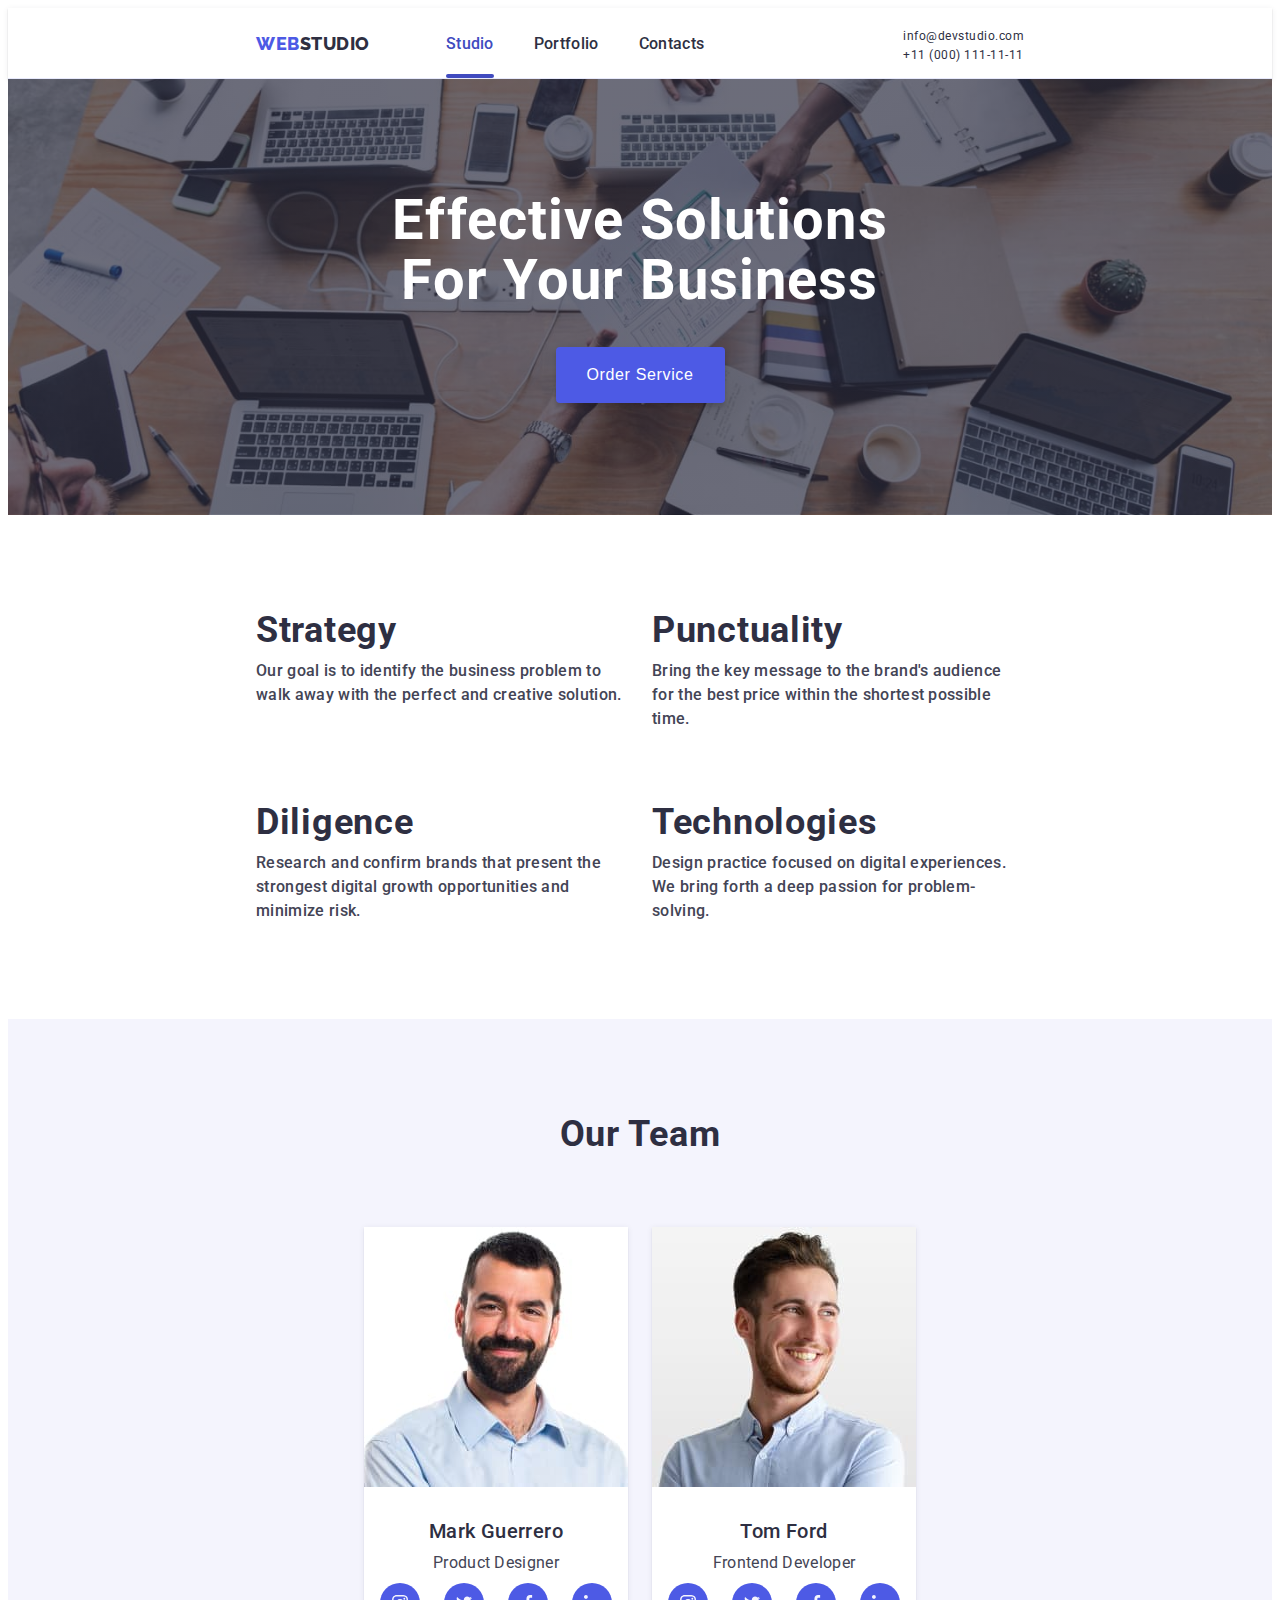
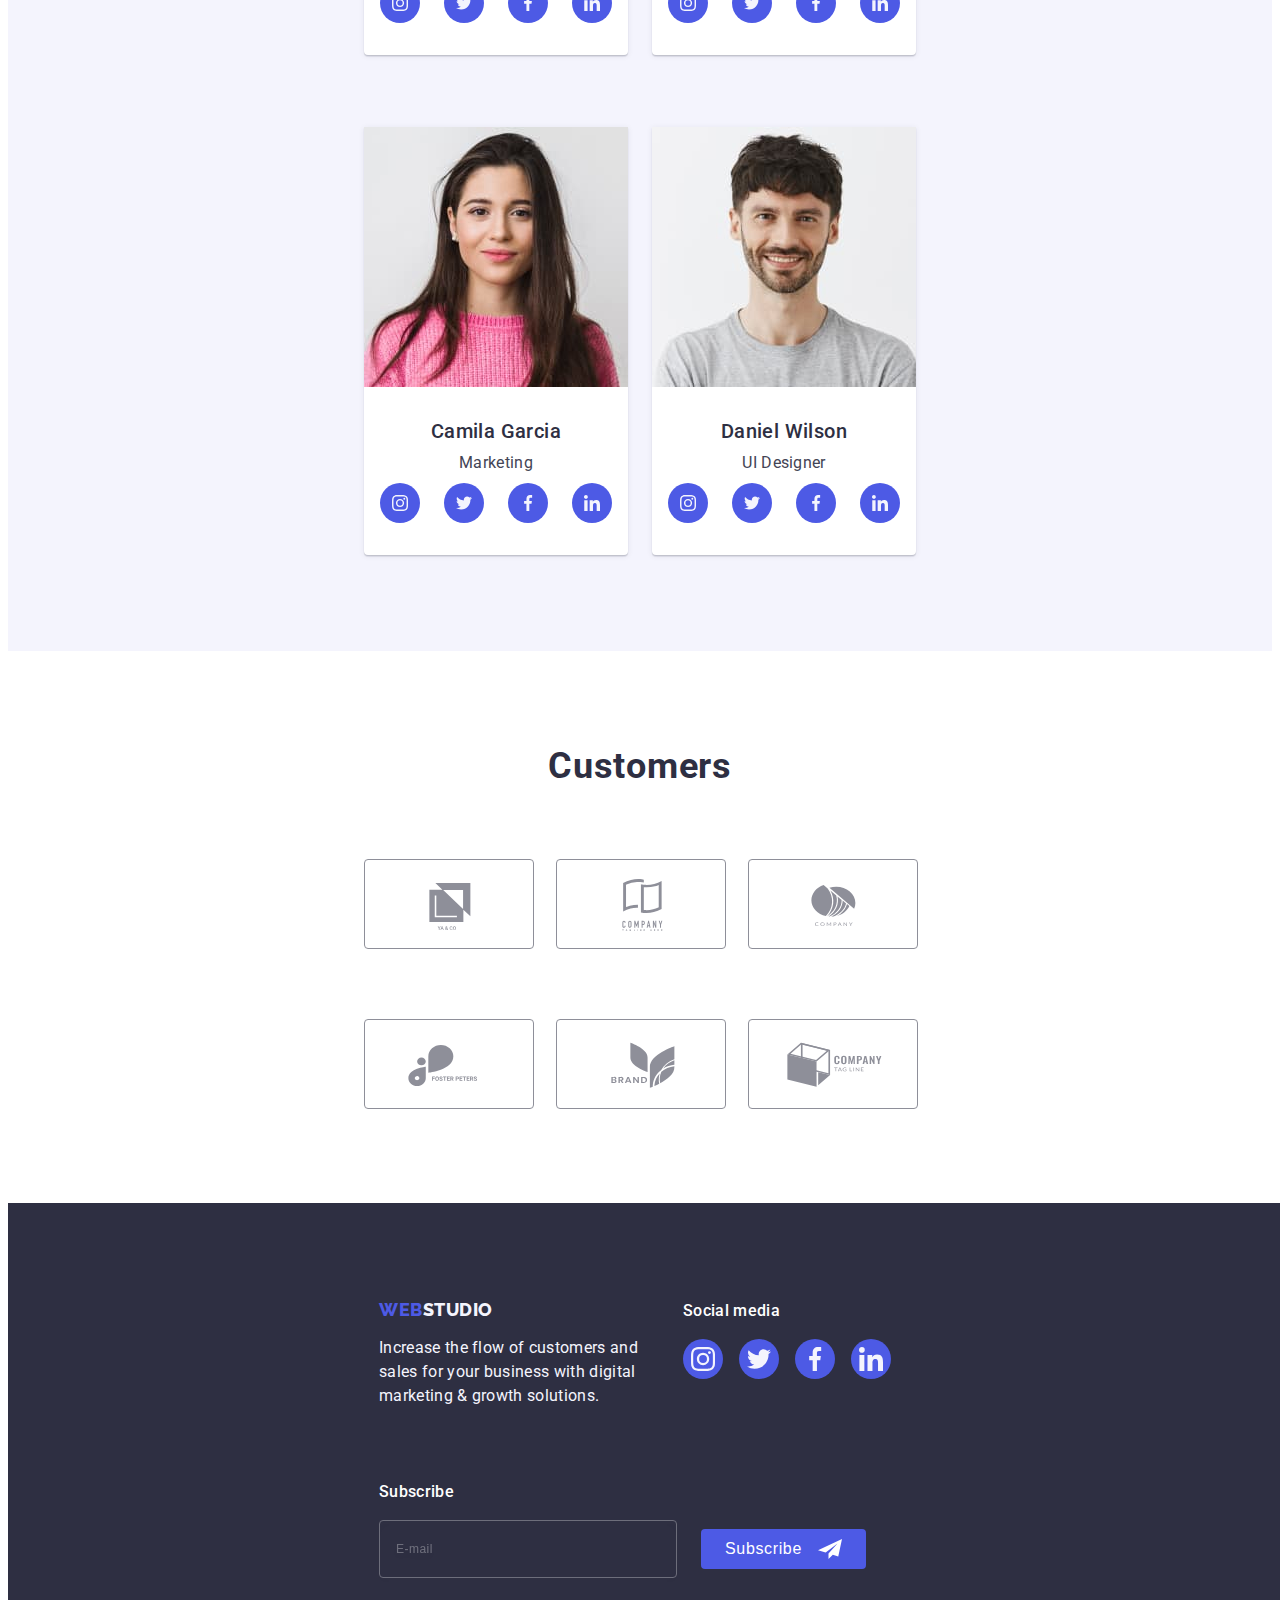
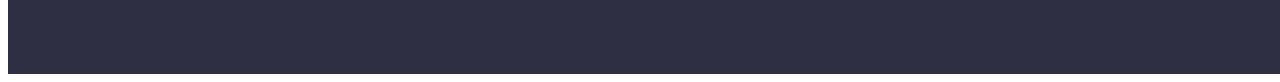
==== commit 21c77cb2: "wh-7" ====
--- a/index.html
+++ b/index.html
@@ -4,7 +4,7 @@
     <meta charset="UTF-8" />
     <meta http-equiv="X-UA-Compatible" content="IE=edge" />
     <meta name="viewport" content="width=device-width, initial-scale=1.0" />
-    <title>WEBSTUDOI</title>
+    <title>WEBSTUDIO</title>
     <link rel="preconnect" href="https://fonts.googleapis.com" />
     <link rel="preconnect" href="https://fonts.gstatic.com" crossorigin />
 
@@ -27,7 +27,7 @@
 
   <body>
     <!-- heder -->
-    <!-- <header class="head">
+    <header class="head">
       <div class="container head-nav">
         <nav class="nav-list">
           <a href="./index.html" class="logo link"
@@ -48,20 +48,20 @@
         <address class="contacts">
           <ul class="contacts-item">
             <li>
-              <a href="mailto:info@devstudio.com" class="contacts-list link"
+              <a href="mailto:info@devstudio.com" class="contacts-list email link"
                 >info@devstudio.com</a
               >
             </li>
 
             <li>
-              <a href="tel:+110001111111" class="contacts-list link"
+              <a href="tel:+110001111111" class="contacts-list tel link"
                 >+11 (000) 111-11-11</a
               >
             </li>
           </ul>
         </address>
       </div>
-    </header> -->
+    </header>
 
     <main>
       <!-- section-1  Hero-->
@@ -131,7 +131,7 @@
         </div>
       </section>
       <!-- section-3 Our Works  -->
-      <!-- <section class="work-section">
+      <section class="work-section">
         <div class="container">
           <h2 class="work-title title-tex-style">What are we doing</h2>
           <ul class="work-list">
@@ -163,10 +163,10 @@
             </li>
           </ul>
         </div>
-      </section> -->
+      </section>
       <!-- section-4 Team -->
-      <!-- <section class="team-section">
-        <div class="container">
+      <section class="team-section">
+        <div class="tab-container container ">
           <h2 class="team-title title-tex-style">Our Team</h2>
           <ul class="team-list">
             <li class="team-item">
@@ -438,10 +438,10 @@
             </li>
           </ul>
         </div>
-      </section> -->
+      </section>
       <!--Section-5  Customers -->
-      <!-- <section class="customers">
-        <div class="container">
+      <section class="customers">
+        <div class="tab-container container">
           <h2 class="title-tex-style">Customers</h2>
 
           <ul class="customers-list">
@@ -524,11 +524,11 @@
             </li>
           </ul>
         </div>
-      </section> -->
+      </section>
     </main>
     <!-- footer -->
-    <!-- <footer class="footer">
-      <div class="container footer-container">
+    <footer class="footer">
+      <div class=" footer-container tab-container">
         <div class="footer-info">
           <a href="./index.html" class="footer-logo logo link"
             >Web<span class="footer-logo-style">Studio</span>
@@ -596,9 +596,9 @@
               </a>
             </li>
           </ul>
-        </div> -->
+        </div>
         <!-- ----Foter Form---- -->
-        <!-- <div class="footer-form">
+        <div class="footer-form">
           <p class="footer-form-text main-text-style">Subscribe</p>
           <form class="footer-form-wrap" name="footer-form">
             <label class="footer-label">
@@ -614,15 +614,15 @@
             <button class="footer-form-btn" type="submit">
               Subscribe
               <svg class="subscribe-icon" width="24" height="24">
-                <use href="./images/icons.svg#icon-subscribe"></use>
+                <use href="./images/icons.svg#subscribe-icon"></use>
               </svg>
             </button>
           </form>
         </div>
        </div>
-    </footer> -->
+    </footer>
     <!-- Modal  -->
-    <!-- <div class="backdrop is-hidden" data-modal>
+    <div class="backdrop is-hidden" data-modal>
       <div class="modal">
         <button type="button" class="modal-close-btn" data-modal-close>
           <svg class="modal-btn-icon" width="8" height="8">
@@ -717,6 +717,6 @@
         </form>
       </div>
     </div>
-    <script src="./js/modal.js"></script> -->
+    <script src="./js/modal.js"></script>
   </body>
 </html>
--- a/css/styles.css
+++ b/css/styles.css
@@ -72,13 +72,15 @@
 }
 
 .container {
-  /* width: 1158px; */
+  
   
   padding-left: 16px;
   padding-right: 16px;
 
   margin: 0 auto;
 }
+
+
 
 .visually-hidden {
   position: absolute;
@@ -101,6 +103,8 @@
 /* ___________________HEDER_________________ */
 
 .head {
+  width: 100%;
+  height: 70px;
   border-bottom: 1px solid #e7e9fc;
   box-shadow: 0px 2px 1px rgba(46, 47, 66, 0.08),
     0px 1px 1px rgba(46, 47, 66, 0.16), 0px 1px 6px rgba(46, 47, 66, 0.08);
@@ -122,6 +126,7 @@
 }
 
 .head-nav {
+  
   display: flex;
   align-items: center;
 }
@@ -132,15 +137,13 @@
 }
 
 .nav-item {
-  display: flex;
+  display: none;
+  /* display: flex; */
   align-items: center;
   gap: 40px;
 }
 
-.contacts-item {
-  display: flex;
-  gap: 40px;
-}
+
 
 .logo-style {
   color: var(--title-text-color);
@@ -149,7 +152,7 @@
 .nav-link {
   color: var(--title-text-color);
 
-  font-family: 'Roboto' 'sans-serif';
+  font-family: 'Roboto','sans-serif';
   font-weight: 500;
   font-size: 16px;
   line-height: 1.5;
@@ -168,7 +171,7 @@
   content: '';
 
   position: absolute;
-  bottom: -1px;
+  bottom: 2px;
   left: 0;
 
   transform: scaleX(0);
@@ -196,10 +199,18 @@
 }
 
 .contacts {
+  display: none;
   font-style: normal;
   margin-left: auto;
-  display: block;
-}
+  /* display: block; */
+}
+
+/* .contacts-item {
+  display: flex;
+  gap: 40px;
+} */
+
+
 
 .contacts-list {
   color: var(--title-text-color);
@@ -207,11 +218,7 @@
   font-size: 16px;
   line-height: 1.5;
   letter-spacing: 0.02em;
-
-  display: block;
-  padding-top: 24px;
-  padding-bottom: 24px;
-
+ 
   transition: color 250ms cubic-bezier(0.4, 0, 0.2, 1);
 }
 
@@ -223,11 +230,14 @@
   color: var(--hover-focus-color);
 }
 
+
+
+
 /* _______________HERO ______________*/
 
 .hero-section {
   background-color: var(--background-grey-color);
-  /* max-width: 1440px; */
+  
   width: 100%;
   padding-top: 112px;
   padding-bottom: 112px;
@@ -293,7 +303,7 @@
 /* _______________ Advantages_______________ */
 
 .advantages-section {
-  /* padding: 120px 0; */
+ 
   margin: 0 auto;
   width: 100%;
 }
@@ -325,60 +335,50 @@
 }
 
 .advant-icon-list {
-  /* background-color: #f4f4fd;
-
-  width: auto;
-  height: 112px;
-
-  display: flex;
-  justify-content: center;
-  align-items: center;
-
-  border-radius: 4px;
-  margin-bottom: 8px; */
+
   display: none;
 }
 
 /* _______________Our Works________________ */
 
 .work-section {
-  padding-top: 0;
-  padding-bottom: 120px;
-}
-
-.work-title {
-  margin-left: auto;
-  margin-right: auto;
-}
-
-.work-list {
-  display: flex;
-  gap: 24px;
-}
+  display: none;
+ 
+}
+
 
 /* ______________Team-Section________________ */
 
 .team-section {
   background-color: var(--background-light-color);
-  padding: 120px 0;
+  padding: 96px 0;
+  width: 100%;
+  margin: 0 auto;
 }
 
 .team-list {
-  display: flex;
-  gap: 24px;
-}
+  
+  margin: 0 auto;
+  
+  }
 
 .team-item {
   background: #ffffff;
-
+  
+  margin: 0 auto;
   width: 264px;
   height: 428px;
+  
 
   box-shadow: 0px 1px 6px rgba(46, 47, 66, 0.08),
     0px 1px 1px rgba(46, 47, 66, 0.16), 0px 2px 1px rgba(46, 47, 66, 0.08);
   border-radius: 0px 0px 4px 4px;
 }
 
+.team-item:not(:last-child){
+  margin-bottom: 72px;
+}
+
 .team-item-text {
   text-align: center;
   padding: 32px 16px;
@@ -426,18 +426,21 @@
 /* __________________Customers____________ */
 
 .customers {
-  padding: 120px 0;
+  padding: 96px 0;
+  margin: 0 auto;
 }
 
 .customers-list {
   display: flex;
+  flex-wrap: wrap;
+  align-items: center;
   justify-content: center;
-  align-items: center;
-  gap: 24px;
+  gap: 16px;
+  row-gap: 72px;
 }
 
 .customers-item {
-  width: 168px;
+  width: 190px;
   height: 88px;
 }
 
@@ -474,18 +477,20 @@
 
 .footer {
   background-color: var(--background-grey-color);
-
-  padding-top: 100px;
-  padding-bottom: 100px;
+  width: 100%;
+  padding:96px 15px;
+  margin: 0 auto;
 }
 
 .footer-container {
-  display: flex;
-  align-items: baseline;
+  
+  margin:  0 auto;
+  
 }
 
 .footer-info {
-  margin-right: 120px;
+  margin-bottom: 72px;
+ 
 }
 
 .footer-logo-style {
@@ -493,7 +498,9 @@
 }
 
 .footer-logo {
-  display: inline-block;
+  display: block;
+  text-align: center;
+  margin: 0 auto;
 
   margin-bottom: 16px;
   padding-top: 0;
@@ -502,18 +509,22 @@
 
 .footer-text {
   color: var(--background-light-color);
-  max-width: 264px;
+  max-width: 268px;
+  margin: 0 auto;
 }
 
 .social-media-titel {
   color: #ffffff;
 
+  text-align: center;
+  margin-bottom: 16px;
+
   font-weight: 500;
-
-  margin-bottom: 16px;
 }
 
 .social-media {
+  margin: 0 auto;
+  margin-bottom: 72px;
   max-width: 208px;
 }
 
@@ -523,6 +534,7 @@
   align-items: center;
   gap: 16px;
 }
+
 .footer-soc-item {
   display: flex;
 
@@ -558,28 +570,24 @@
 
 /* _________________Footer-Form_________________ */
 
-.footer-form {
-  margin-left: 80px;
-}
+
 
 .footer-form-text {
   color: #ffffff;
   font-weight: 500;
+  text-align: center;
   margin-bottom: 16px;
 }
 
-.footer-form-wrap {
-  display: flex;
-  align-items: center;
-  justify-content: center;
-  gap: 24px;
-}
+
 
 .footer-input {
   background-color: inherit;
   color: #ffffff;
-
-  width: 264px;
+  opacity: 0.3;
+  margin-bottom: 16px;
+
+  width:100%;
   height: 40px;
   padding: 8px 16px;
 
@@ -611,6 +619,7 @@
   line-height: 1.5;
   letter-spacing: 0.04em;
 
+  margin: 0 auto;
   padding: 8px 24px;
   border-radius: 4px;
   border: 0px;
@@ -646,10 +655,11 @@
 
 .modal {
   background: #fcfcfc;
-
-  width: 408px;
+  width: 392px;
+  /* width: 408px; */
   min-height: 584px;
-  padding: 72px 24px 24px;
+  /* padding: 72px 24px 24px; */
+  padding: 72px 16px 16px;
 
   position: absolute;
   left: 50%;
@@ -949,7 +959,7 @@
 .portfolio-list {
   display: flex;
   flex-wrap: wrap;
-  gap: 24px;
+  /* gap: 24px; */
   row-gap: 48px;
 }
 
--- a/css/media.css
+++ b/css/media.css
@@ -1,22 +1,68 @@
-@media screen and (min-width: 468px) and (max-width: 767px) {
-
-    .hero-section{
-        width: 468px;
+@media screen and (min-width: 468px) and (max-width: 767.98px) {
+
+    .hero-container {
+        width: 428px;
     }
 
     .advantages-section{
-        width: 468px;
-    }
-    
+        width: 428px;
+    }
+    .team-list{
+        width: 428px;
+    }
+
+    .customers{
+        width: 428px;
+        
+    }
+
+    .footer-container {
+        
+        width: 428px;
+      }
 }
+
+@media screen and (max-width: 392px) {
+    .modal{
+    width: 100%;}
+}
+
 @media screen and (min-width: 768px) {
 
-    .hero-section{
+    .nav-item {
+       
+        display: flex;
+    }
+
+    .contacts {
+       
+        display: block;
+      }
+
+    .contacts-list {
+        
+        font-size: 12px;
+        line-height: 1.17;
+        letter-spacing: 0.04em;
+    }
+
+    .contacts-item{
+        display: inline-block;
+      
+      }
+
+    .email{
+        padding-top: 16px;
+        padding-bottom: 6px;
+      }
+      .tel{
+        padding-top: 6px;
+        padding-bottom: 16px;
+      }
+
+    .container{
         width: 768px;
-    }
-
-    .advantages-section{
-        width: 768px;
+        
     }
 
     .hero-titel {
@@ -30,7 +76,7 @@
 
     .advant-item{
         width: calc((100% - 24px) /2);
-        width: 356px;
+        
              
     }
     .advant-list{
@@ -40,6 +86,231 @@
         text-align: start;
         
     }
-
+    .team-list {
+        display: flex;
+        flex-wrap: wrap;
+        gap: 24px;
+        row-gap: 72px;
+
+    }
    
+ 
+    .team-item:not(:last-child){
+        margin-bottom: 0;
+      }
+
+    
+
+    .tab-container{
+        width: 552px;
+        margin: 0 auto;
+        padding-right: 0;
+        padding-left: 0;
+    }
+    .customers-list {
+        gap: 24px;
+        row-gap: 72px;
+        
+      }
+      .customers-item {
+        width: 168px;
+      }
+      .footer-logo {
+        
+        text-align: start;
+      }
+
+      .footer-text {
+        
+        max-width: 264px;
+        
+      }
+      .social-media-titel {
+          
+       text-align: start;
+    }
+    .footer-form-text{
+        text-align: start;
+    }
+    .footer-input {
+      width: 264px;
+    }
+
+
+      
+    .footer-container {
+  
+    display: flex;
+    flex-wrap: wrap;
+    
+  }
+  .footer-form-wrap {
+    display: flex;
+    align-items: center;
+    justify-content: center;
+    gap: 24px;
+  }
+  .footer-input {
+      margin-bottom: 0;
+  }
+
+}
+@media screen and (min-width: 1440px){
+    .nav-item {
+       
+        display: flex;
+    }
+
+    .contacts {
+       
+        display: block;
+      }
+
+    .contacts-item {
+        display: flex;
+        gap: 40px;
+      }
+
+    .contacts-list {
+        font-size: 16px;
+        line-height: 1.5;
+        letter-spacing: 0.02em;
+           
+        display: block;
+        padding-top: 24px;
+        padding-bottom: 24px;
+    
+    }
+
+
+    .container {
+        width: 1158px;
+        padding-right: 15px;
+        padding-left: 15px;
+    }
+
+    .hero-section {
+        max-width: 1440px;
+        padding-top: 188px;
+        padding-bottom: 188px;
+    }
+    .hero-titel{
+        margin-bottom: 48px;
+    }
+
+    .advantages-section {
+        padding: 120px 0;
+    }
+    .advant-list{
+        padding: 0;
+       
+        }
+   
+
+    .advant-title{
+        font-weight: 500;
+        font-size: 20px;
+        line-height: 1.2;
+        
+      }
+      .advant-text{
+        font-weight: 400;
+       
+        
+      }
+
+    .advant-icon-list {
+        background-color: #f4f4fd;
+      
+        width: auto;
+        height: 112px;
+      
+        display: flex;
+        justify-content: center;
+        align-items: center;
+      
+        border-radius: 4px;
+        margin-bottom: 8px;
+      
+      }
+      .advant-item{
+        width: calc((100% - 72px) /4);
+           
+    }
+    .work-section {
+        display: block;
+        padding-top: 0;
+        padding-bottom: 120px;
+      }
+      
+      .work-title {
+        margin-left: auto;
+        margin-right: auto;
+      }
+      
+      .work-list {
+        display: flex;
+        gap: 24px;
+      }
+
+      .team-section {
+        
+        padding: 120px 0;
+      
+      }
+
+      .team-list {
+        row-gap: 0;
+        }
+        .customers {
+            padding: 120px 0;
+            
+          }
+
+          .customers-list {
+            
+            row-gap: 0;
+          }
+
+          .footer {
+            
+            padding:100px 0;
+            
+          }
+          .footer-container {
+            width: 1158px;
+            padding-right: 15px;
+            padding-left: 15px;
+  
+            
+          }
+
+          .footer-info {
+            margin-bottom: 0;
+            /* margin-right: 120px; */
+          }
+
+          .social-media {
+            margin: 0 ;
+            margin-left: 120px;
+            margin-bottom: 0;
+
+           
+          }
+
+          .footer-input {
+            
+            opacity: 1;
+        }
+        .footer-form {
+  
+            margin-left: 80px;
+          }
+
+}
+   
+@media screen and (min-width: 768px) and (max-width: 1439.98px){
+    .hero-section  {
+       max-width: 1440px;
+    }
 }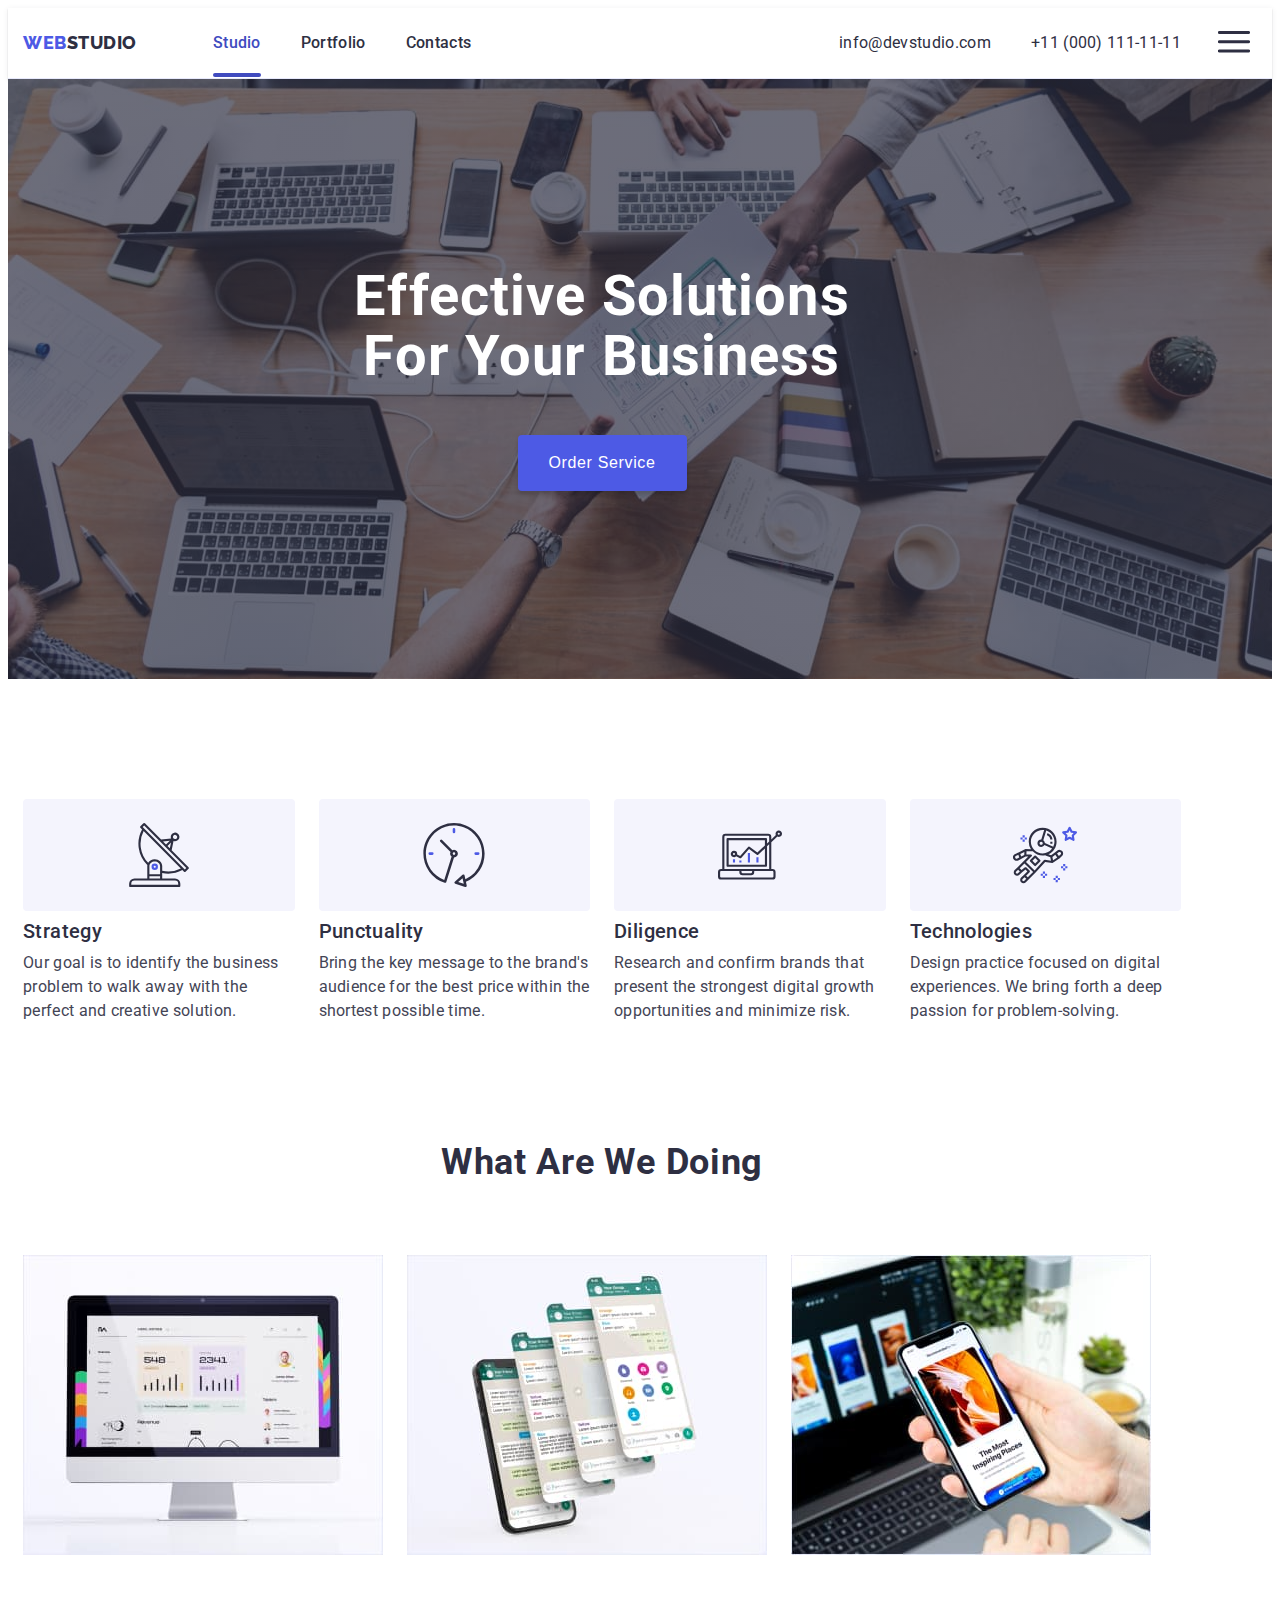
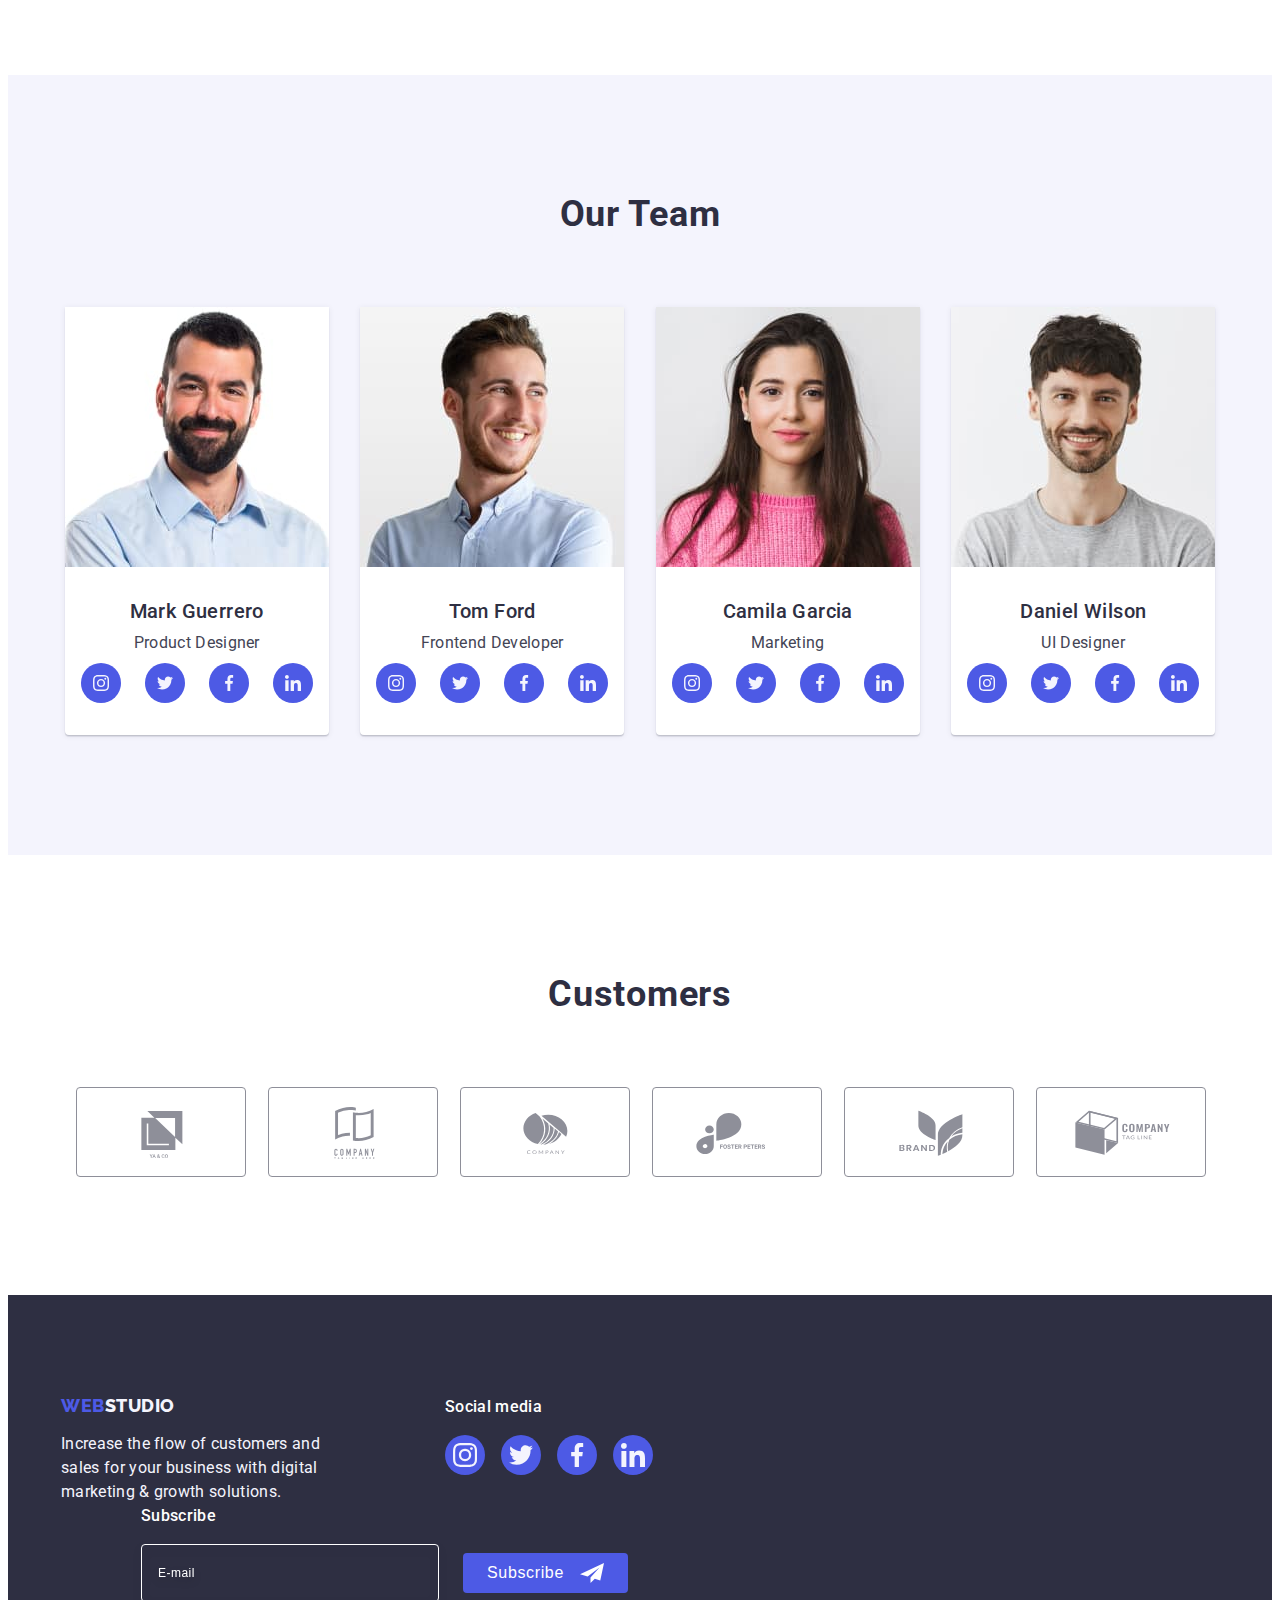
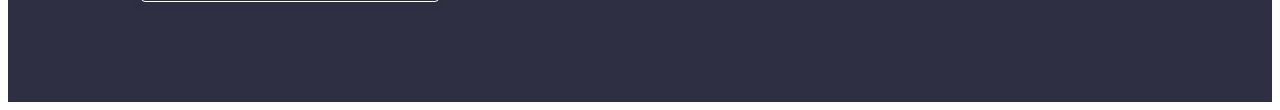
==== commit 0a7b3d2a: "hw-7.2" ====
--- a/index.html
+++ b/index.html
@@ -22,7 +22,7 @@
     />
 
     <link rel="stylesheet" href="./css/styles.css" />
-    <link rel="stylesheet" href="./css/media.css">
+    <link rel="stylesheet" href="./css/media.css" />
   </head>
 
   <body>
@@ -48,7 +48,9 @@
         <address class="contacts">
           <ul class="contacts-item">
             <li>
-              <a href="mailto:info@devstudio.com" class="contacts-list email link"
+              <a
+                href="mailto:info@devstudio.com"
+                class="contacts-list email link"
                 >info@devstudio.com</a
               >
             </li>
@@ -61,13 +63,119 @@
           </ul>
         </address>
       </div>
+
+      <!-------- Mobile-Menu --------->
+      <div class="mob-menu is-hidden" data-menu>
+        <div class="mob-container">
+          <button type="button" class="mob-close-btn" data-menu-close>
+            <svg class="modal-btn-icon" width="8" height="8">
+              <use href="./images/icons.svg#icon-Vector"></use>
+            </svg>
+          </button>
+
+          <ul class="mob-menu-item">
+            <li>
+              <a href="./index.html" class="mob-menu-link current link"
+                >Studio</a
+              >
+            </li>
+            <li>
+              <a href="./portfolio.html" class="mob-menu-link link"
+                >Portfolio</a
+              >
+            </li>
+            <li><a href="" class="mob-menu-link link">Contacts</a></li>
+          </ul>
+
+          <address class="mob-contacts">
+            <ul class="mob-contacts-item">
+              <li>
+                <a href="tel:+110001111111" class="mob-contacts-list tel link"
+                  >+11 (000) 111-11-11</a
+                >
+              </li>
+
+              <li>
+                <a
+                  href="mailto:info@devstudio.com"
+                  class="mob-contacts-list email link"
+                  >info@devstudio.com</a
+                >
+              </li>
+            </ul>
+
+            <div class="mob-social-media">
+              <ul class="mob-soc-list">
+                <li class="mob-soc-item">
+                  <a
+                    href=""
+                    class="mob-soc-link link"
+                    target="_blank"
+                    rel="noreferrer noopener nofollow"
+                  >
+                    <svg class="mob-soc-icon" width="24" height="24">
+                      <use href="./images/icons.svg#icon-instagram"></use>
+                    </svg>
+                  </a>
+                </li>
+
+                <li class="mob-soc-item">
+                  <a
+                    href=""
+                    class="mob-soc-link link"
+                    target="_blank"
+                    rel="noreferrer noopener nofollow"
+                  >
+                    <svg class="mob-soc-icon" width="24" height="24">
+                      <use href="./images/icons.svg#icon-twitter"></use>
+                    </svg>
+                  </a>
+                </li>
+
+                <li class="mob-soc-item">
+                  <a
+                    href=""
+                    class="mob-soc-link link"
+                    target="_blank"
+                    rel="noreferrer noopener nofollow"
+                  >
+                    <svg class="mob-soc-icon" width="24" height="24">
+                      <use href="./images/icons.svg#icon-facebook"></use>
+                    </svg>
+                  </a>
+                </li>
+
+                <li class="mob-soc-item">
+                  <a
+                    href=""
+                    class="mob-soc-link link"
+                    target="_blank"
+                    rel="noreferrer noopener nofollow"
+                  >
+                    <svg class="mob-soc-icon" width="24" height="24">
+                      <use href="./images/icons.svg#icon-linkedin"></use>
+                    </svg>
+                  </a>
+                </li>
+              </ul>
+            </div>
+          </address>
+        </div>
+      </div>
+      <button type="button" class="mob-open-btn" data-menu-open>
+        <svg class="modal-btn-icon" width="32" height="22">
+          <use href="./images/icons.svg#icon-menu-hamburger"></use>
+        </svg>
+      </button>
     </header>
 
     <main>
       <!-- section-1  Hero-->
       <section class="hero-section">
-        <div class="container hero-container ">
-          <h1 class="hero-titel title-tex-style">Effective solutions for your business</h1>
+        <div class="container hero-container">
+          <h1 class="hero-titel title-tex-style">
+            Effective solutions for your business
+          </h1>
           <button class="hero-btn" type="button" data-modal-open>
             Order Service
           </button>
@@ -86,7 +194,7 @@
                 </svg>
               </div>
               <h3 class="advant-title sub-titel-text-styles">Strategy</h3>
-              <p class="main-text-style advant-text ">
+              <p class="main-text-style advant-text">
                 Our goal is to identify the business problem to walk away with
                 the perfect and creative solution.
               </p>
@@ -166,7 +274,7 @@
       </section>
       <!-- section-4 Team -->
       <section class="team-section">
-        <div class="tab-container container ">
+        <div class="tab-container container">
           <h2 class="team-title title-tex-style">Our Team</h2>
           <ul class="team-list">
             <li class="team-item">
@@ -528,7 +636,7 @@
     </main>
     <!-- footer -->
     <footer class="footer">
-      <div class=" footer-container tab-container">
+      <div class="footer-container tab-container">
         <div class="footer-info">
           <a href="./index.html" class="footer-logo logo link"
             >Web<span class="footer-logo-style">Studio</span>
@@ -619,7 +727,7 @@
             </button>
           </form>
         </div>
-       </div>
+      </div>
     </footer>
     <!-- Modal  -->
     <div class="backdrop is-hidden" data-modal>
@@ -718,5 +826,6 @@
       </div>
     </div>
     <script src="./js/modal.js"></script>
+    <script src="./js/mob-menu.js"></script>
   </body>
 </html>
--- a/css/styles.css
+++ b/css/styles.css
@@ -73,11 +73,9 @@
 
 .container {
   
-  
   padding-left: 16px;
   padding-right: 16px;
 
-  margin: 0 auto;
 }
 
 
@@ -100,7 +98,19 @@
   max-width: 100%;
 }
 
+.no-scroll{
+  overflow: hidden;
+}
+
 /* ___________________HEDER_________________ */
+
+.mob-container{
+  max-width: 428px;
+  margin: 0 auto;
+  position: relative;
+  padding: 24px 24px 40px 40px;
+  
+}
 
 .head {
   width: 100%;
@@ -108,7 +118,11 @@
   border-bottom: 1px solid #e7e9fc;
   box-shadow: 0px 2px 1px rgba(46, 47, 66, 0.08),
     0px 1px 1px rgba(46, 47, 66, 0.16), 0px 1px 6px rgba(46, 47, 66, 0.08);
-}
+    display: flex;
+    align-items: center;
+    justify-content: space-between;
+}
+
 
 .logo {
   color: var(--logo-btn-color);
@@ -123,114 +137,197 @@
   margin-right: 76px;
   padding-top: 24px;
   padding-bottom: 24px;
-}
-
-.head-nav {
-  
-  display: flex;
-  align-items: center;
-}
-
-.nav-list {
-  display: flex;
-  align-items: center;
-}
-
-.nav-item {
-  display: none;
-  /* display: flex; */
-  align-items: center;
-  gap: 40px;
-}
-
-
+  
+}
 
 .logo-style {
   color: var(--title-text-color);
 }
 
-.nav-link {
+.nav-item{
+display: none;
+}
+
+.contacts-item{
+  display: none;
+}
+
+
+
+.mob-menu{
+  background-color:var(--third-text-color);
+
+  position: fixed;
+  top: 0;
+
+  width: 100%;
+  height: 100%;
+  
+
+  display: flex;
+  flex-direction: column;
+  justify-content: space-between;
+
+  overflow: auto;
+}
+
+/* .mob-menu.is-open .modal-open-btn{
+  display: none;
+ } */
+
+.mob-open-btn{
+  background-color: #ffffff;
+  stroke: #2e2f42;
+
+  /* position: absolute; */
+  /* top: 25px;
+  right: 19px; */
+  padding-top: 20px;
+  padding-bottom: 20px;
+ 
+ 
+  margin-right: 16px;
+  
+  border: none;
+  cursor: pointer;
+}
+
+.mob-close-btn {
+  background: #e7e9fc;
+  color: var(--background-grey-color);
+  cursor: pointer;
+
+  margin-left: auto;
+
+  width: 24px;
+  height: 24px;
+
+  border-radius: 50%;
+  border: 1px solid rgba(0, 0, 0, 0.1);
+
+  margin-bottom: 32px;
+  /* position: absolute;
+  top: 24px;
+  right: 24px; */
+
+  display: flex;
+  align-items: center;
+  justify-content: center;
+  padding: 0;
+
+  transition: background-color 250ms cubic-bezier(0.4, 0, 0.2, 1),
+    border 250ms cubic-bezier(0.4, 0, 0.2, 1);
+}
+
+.mob-menu-item{
+margin-bottom: 30px;
+}
+
+.mob-menu-link{
   color: var(--title-text-color);
-
+ 
   font-family: 'Roboto','sans-serif';
-  font-weight: 500;
-  font-size: 16px;
-  line-height: 1.5;
+  font-weight: 700  ;
+  font-size: 36px;
+  line-height: 1.11;
   letter-spacing: 0.02em;
-
-  padding-top: 24px;
-  padding-bottom: 24px;
 
   display: block;
   position: relative;
 
+  padding-top: 20px;
+  padding-bottom: 20px;
+
   transition: color 250ms cubic-bezier(0.4, 0, 0.2, 1);
 }
 
-.nav-link::after {
-  content: '';
-
-  position: absolute;
-  bottom: 2px;
-  left: 0;
-
-  transform: scaleX(0);
-  transition: transform 250ms cubic-bezier(0.4, 0, 0.2, 1);
-
-  border-radius: 2px;
-  height: 4px;
-  width: 100%;
-  background: var(--hover-focus-color);
-}
-.nav-link:hover::after,
-.nav-link:focus::after,
-.nav-link.current::after {
-  transform: scale(1);
-}
-
-.nav-link:hover,
-.nav-link.current {
+.mob-menu-link:focus, .mob-menu-link.current {
   color: var(--hover-focus-color);
 }
 
-.nav-link:focus,
-.nav-link.current {
+.mob-contacts {
+  margin: 0 auto;
+  font-style: normal;
+}
+
+.mob-contacts-list{
+  display: inline-block;
+}
+
+.mob-contacts-item {
+  margin-bottom: 48px;
+}
+
+.tel{
+  padding-bottom: 20px;
+}
+
+.email{
+  padding-top: 20px;
+}
+
+.mob-contacts-list:focus {
   color: var(--hover-focus-color);
 }
 
-.contacts {
-  display: none;
-  font-style: normal;
-  margin-left: auto;
-  /* display: block; */
-}
-
-/* .contacts-item {
-  display: flex;
-  gap: 40px;
-} */
-
-
-
-.contacts-list {
-  color: var(--title-text-color);
-
-  font-size: 16px;
-  line-height: 1.5;
+.mob-contacts-list.tel{
+  color:var(--logo-btn-color);
+
+  font-weight: 700;
+  font-size: 36px;
+  line-height: 1.11;
+   
   letter-spacing: 0.02em;
- 
-  transition: color 250ms cubic-bezier(0.4, 0, 0.2, 1);
-}
-
-.contacts-list:hover {
-  color: var(--hover-focus-color);
-}
-
-.contacts-list:focus {
-  color: var(--hover-focus-color);
-}
-
-
+}
+
+.mob-contacts-list.email{
+  color:var(--main-text-color);
+
+  font-weight: 500;
+  font-size: 20px;
+  line-height: 1.2;
+  letter-spacing: 0.02em;
+}
+
+.mob-social-media{
+
+  width: 328px;
+  margin: 0 auto;
+}
+
+.mob-soc-list {
+  display: flex;
+  justify-content: space-between;
+  align-items: center;
+  
+  
+}
+.mob-soc-item {
+  display: flex;
+
+  width: 40px;
+  height: 40px;
+
+  border-radius: 50%;
+}
+.mob-soc-link {
+  background-color: var(--logo-btn-color);
+
+  width: 100%;
+  height: 100%;
+
+  display: flex;
+  justify-content: center;
+  align-items: center;
+
+  border-radius: 50%;
+
+  transition: background-color 250ms cubic-bezier(0.4, 0, 0.2, 1);
+}
+
+.mob-soc-icon {
+  fill: var(--background-light-color);
+}
 
 
 /* _______________HERO ______________*/
@@ -314,14 +411,15 @@
   
   flex-direction: column;
   padding:  96px 0px;
+  
+}
+
+.advant-item {
+  width: 100%;
+}
+
+.advant-title{
   text-align: center;
-}
-
-.advant-item {
-  width: 100%;
-}
-
-.advant-title{
   font-weight: 700;
   font-size: 36px;
   line-height: 1.11;
@@ -436,7 +534,7 @@
   align-items: center;
   justify-content: center;
   gap: 16px;
-  row-gap: 72px;
+  row-gap: 48px;
 }
 
 .customers-item {
@@ -655,10 +753,10 @@
 
 .modal {
   background: #fcfcfc;
-  width: 392px;
-  /* width: 408px; */
+  width: calc(100% - 36px);
+  
   min-height: 584px;
-  /* padding: 72px 24px 24px; */
+  
   padding: 72px 16px 16px;
 
   position: absolute;
@@ -914,7 +1012,7 @@
 /* _______________Portfolio_________________ */
 
 .portfolio-section {
-  padding: 96px 0 120px;
+  /* padding: 96px 0 120px; */
 }
 
 .portfolio-btn {
@@ -957,9 +1055,9 @@
 }
 
 .portfolio-list {
-  display: flex;
+  /* display: flex; */
   flex-wrap: wrap;
-  /* gap: 24px; */
+  gap: 24px;
   row-gap: 48px;
 }
 
--- a/css/media.css
+++ b/css/media.css
@@ -1,4 +1,4 @@
-@media screen and (min-width: 468px) and (max-width: 767.98px) {
+@media screen and (min-width: 460px) and (max-width: 767.98px) {
 
     .hero-container {
         width: 428px;
@@ -22,48 +22,160 @@
       }
 }
 
-@media screen and (max-width: 392px) {
-    .modal{
-    width: 100%;}
-}
+
+@media screen and (max-width: 427px) {
+  .mob-contacts-list.tel{
+    font-weight: 700;
+    font-size: 24px;
+    line-height: 1.5;
+   
+    
+    letter-spacing: 0.02em;
+    
+    color:var(--logo-btn-color);
+  }
+}
+
+@media screen and (min-width: 428px) {
+  .customers-list {
+    
+    row-gap: 72px;
+  }
+  .modal {
+
+    width:392px;
+  }
+
 
 @media screen and (min-width: 768px) {
 
-    .nav-item {
-       
-        display: flex;
-    }
-
-    .contacts {
-       
-        display: block;
-      }
+
+  .container{
+    width: 768px;
+    
+}
+
+.modal-open-btn{
+  display: none;
+}
+.head-nav {
+  
+  display: flex;
+  align-items: center;
+}
+
+.nav-list {
+  display: flex;
+  align-items: center;
+}
+
+.nav-item {
+  
+  display: flex;
+  align-items: center;
+  gap: 40px;
+}
+
+
+.nav-link {
+  color: var(--title-text-color);
+
+  font-family: 'Roboto','sans-serif';
+  font-weight: 500;
+  font-size: 16px;
+  line-height: 1.5;
+  letter-spacing: 0.02em;
+
+  padding-top: 24px;
+  padding-bottom: 24px;
+
+  display: block;
+  position: relative;
+
+  transition: color 250ms cubic-bezier(0.4, 0, 0.2, 1);
+}
+
+.nav-link::after {
+  content: '';
+
+  position: absolute;
+  bottom: 2px;
+  left: 0;
+
+  transform: scaleX(0);
+  transition: transform 250ms cubic-bezier(0.4, 0, 0.2, 1);
+
+  border-radius: 2px;
+  height: 4px;
+  width: 100%;
+  background: var(--hover-focus-color);
+}
+.nav-link:hover::after,
+.nav-link:focus::after,
+.nav-link.current::after {
+  transform: scale(1);
+}
+
+.nav-link:hover,
+.nav-link.current {
+  color: var(--hover-focus-color);
+}
+
+.nav-link:focus,
+.nav-link.current {
+  color: var(--hover-focus-color);
+}
+
+.contacts {
+ 
+  font-style: normal;
+  margin-left: auto;
+  display: block;
+}
+
+
+
+
+
+
+
+ 
+
+  
 
     .contacts-list {
+      color: var(--title-text-color);
         
         font-size: 12px;
         line-height: 1.17;
         letter-spacing: 0.04em;
+        transition: color 250ms cubic-bezier(0.4, 0, 0.2, 1);
+    }
+    .contacts-list:hover {
+      color: var(--hover-focus-color);
+    }
+    
+    .contacts-list:focus {
+      color: var(--hover-focus-color);
     }
 
     .contacts-item{
-        display: inline-block;
-      
+        display:block;
+        
       }
 
     .email{
         padding-top: 16px;
         padding-bottom: 6px;
+        display: block;
       }
       .tel{
         padding-top: 6px;
         padding-bottom: 16px;
-      }
-
-    .container{
-        width: 768px;
-        
-    }
+        display: block;
+      }
+
+   
 
     .hero-titel {
     
@@ -83,8 +195,11 @@
         flex-direction: row;
         flex-wrap: wrap;
         gap: 72px 24px;
-        text-align: start;
-        
+        
+        
+    }
+    .advant-title{
+      text-align: start;
     }
     .team-list {
         display: flex;
@@ -154,17 +269,20 @@
       margin-bottom: 0;
   }
 
-}
-@media screen and (min-width: 1440px){
-    .nav-item {
-       
-        display: flex;
-    }
-
-    .contacts {
-       
-        display: block;
-      }
+  .modal {
+     padding: 72px 24px 24px;
+    width:408px;
+  }
+}
+
+
+@media screen and (min-width: 1158px){
+      .container {
+        width: 1158px;
+        padding-right: 15px;
+        padding-left: 15px;
+    }
+
 
     .contacts-item {
         display: flex;
@@ -183,11 +301,7 @@
     }
 
 
-    .container {
-        width: 1158px;
-        padding-right: 15px;
-        padding-left: 15px;
-    }
+   
 
     .hero-section {
         max-width: 1440px;
@@ -307,10 +421,6 @@
             margin-left: 80px;
           }
 
-}
-   
-@media screen and (min-width: 768px) and (max-width: 1439.98px){
-    .hero-section  {
-       max-width: 1440px;
-    }
-}+    }
+}
+   
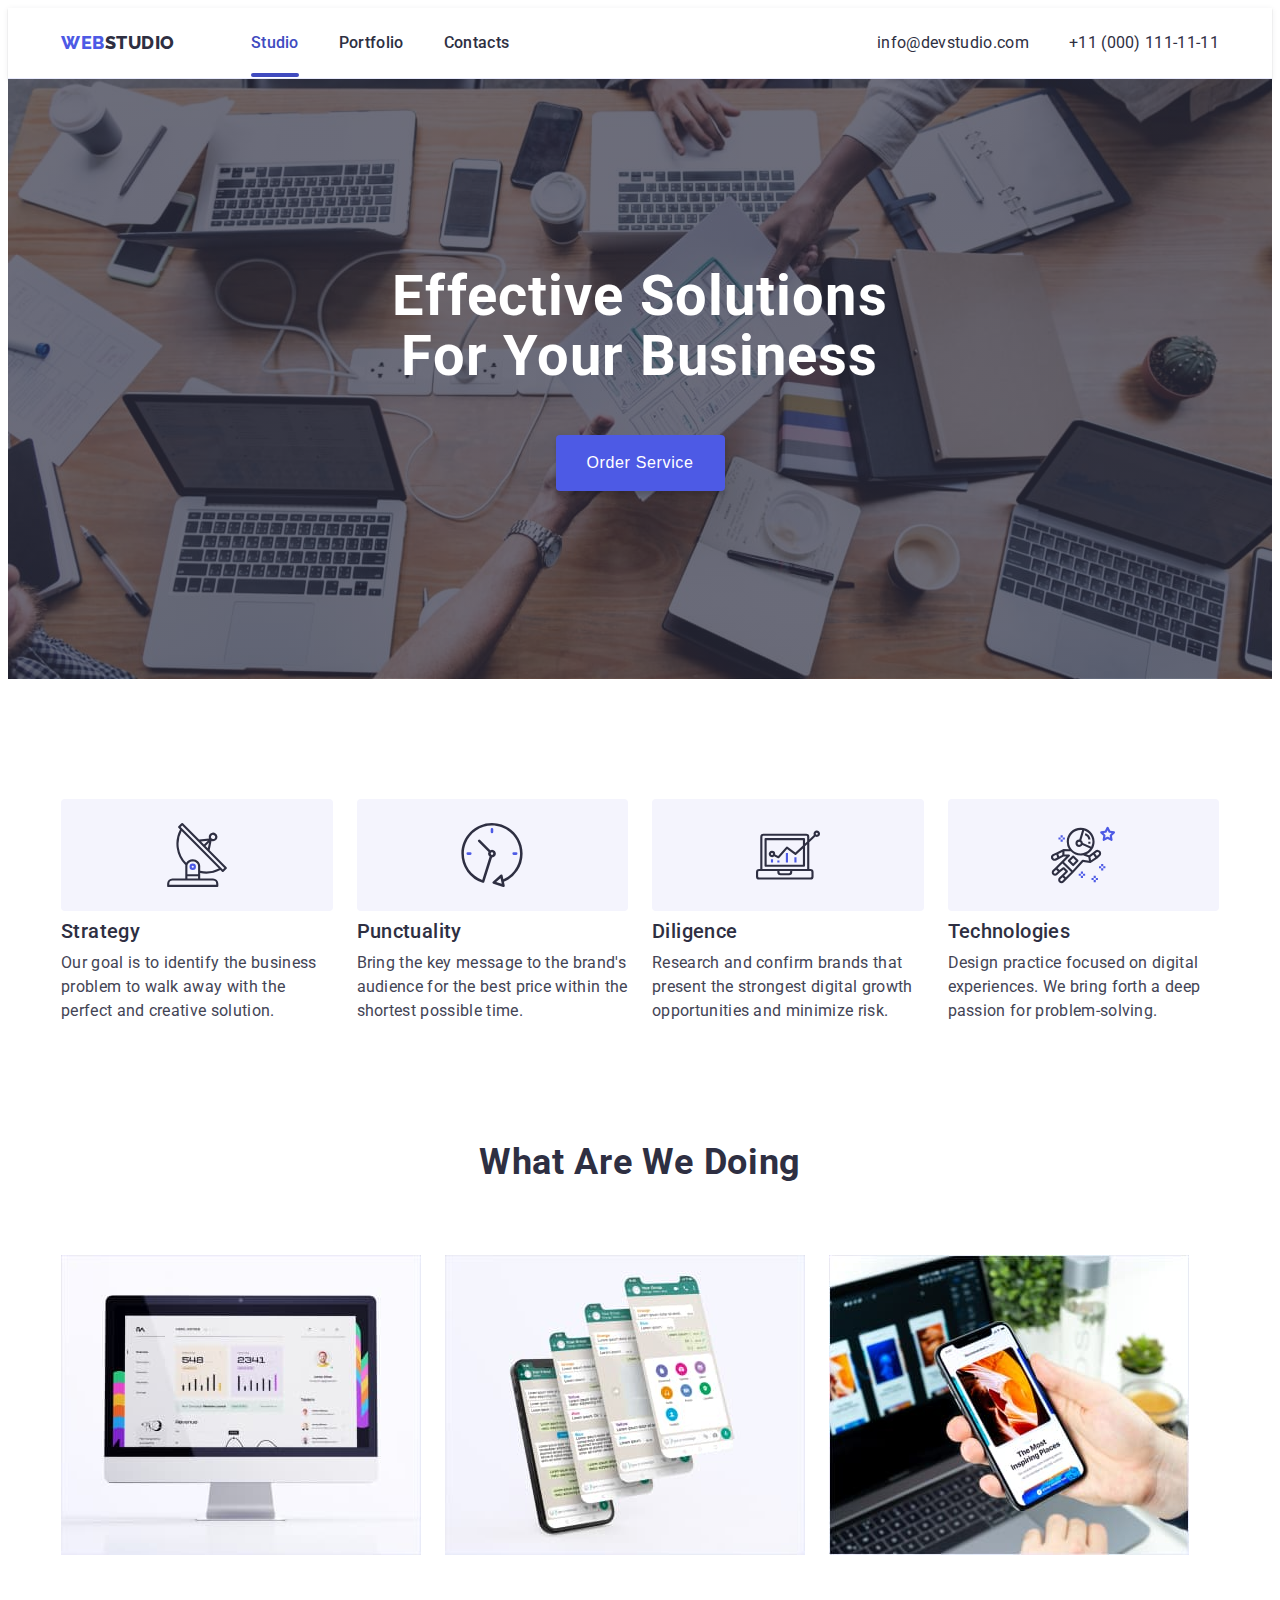
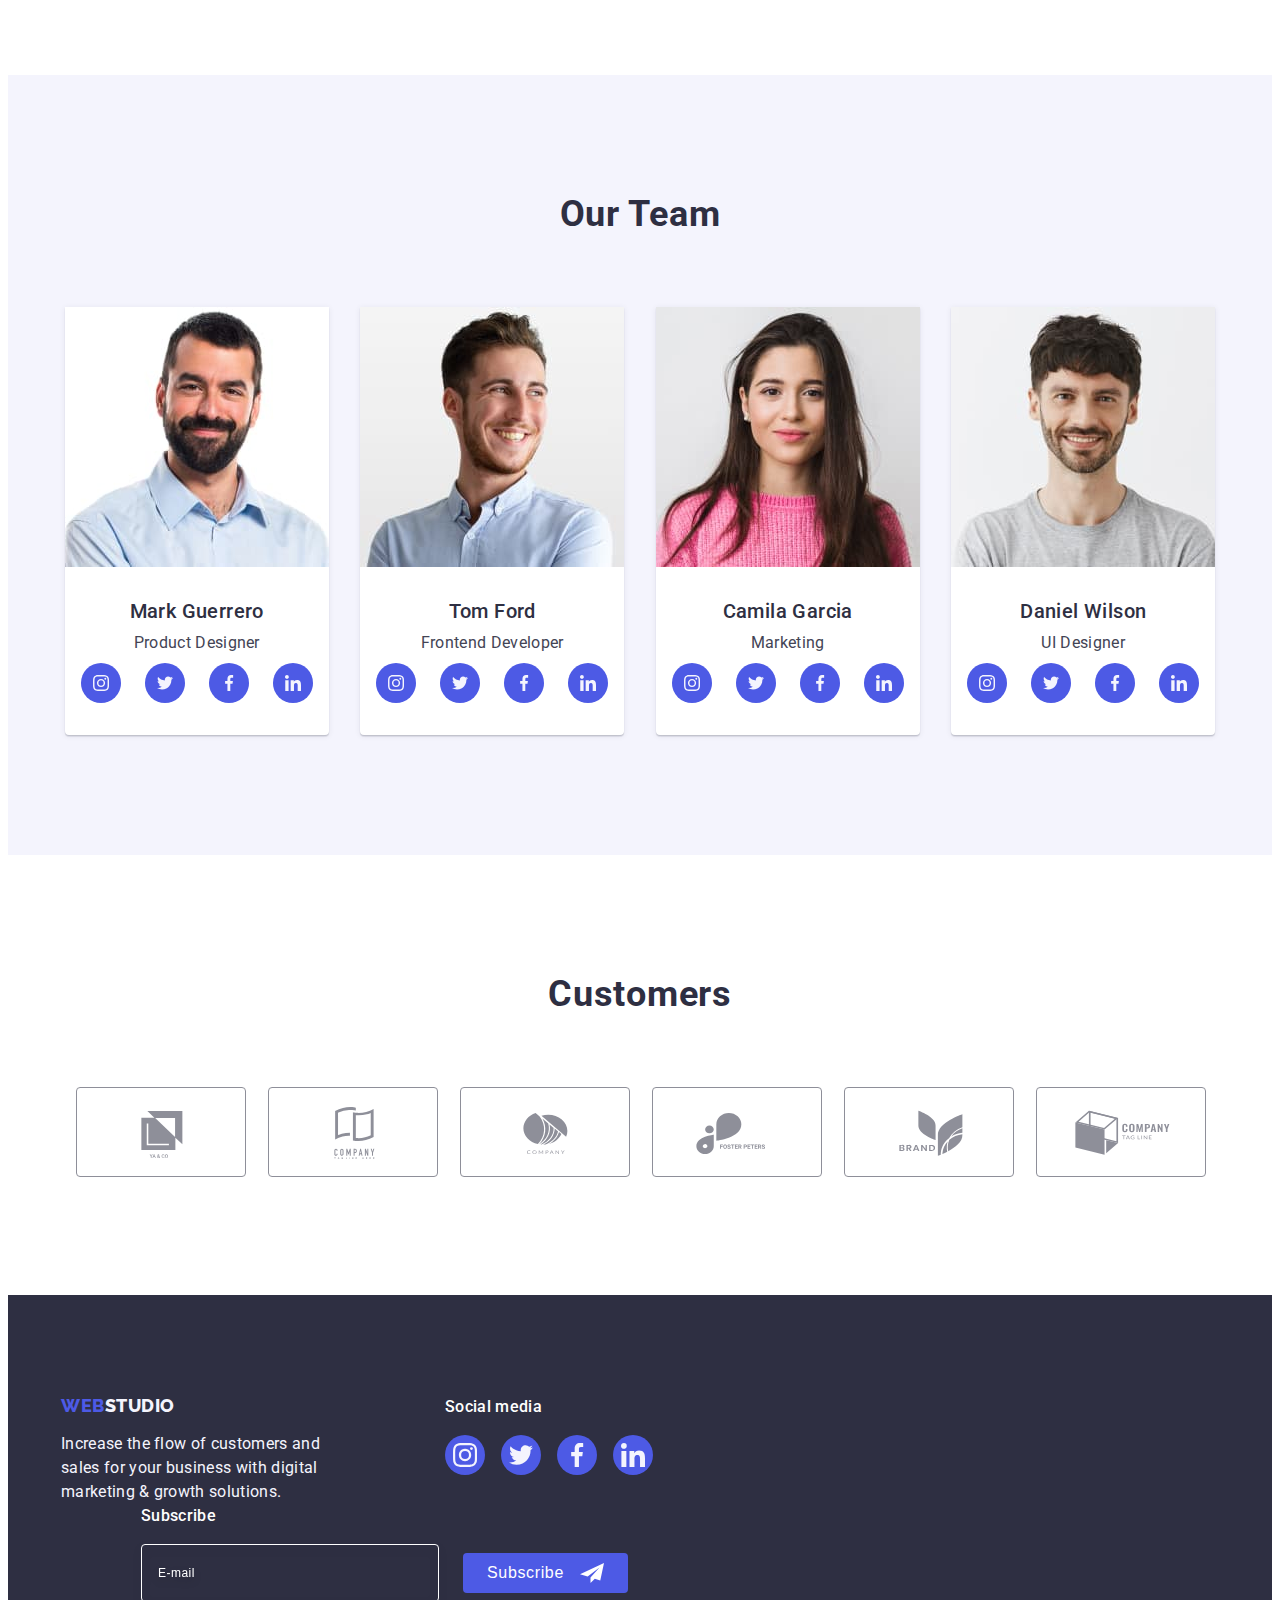
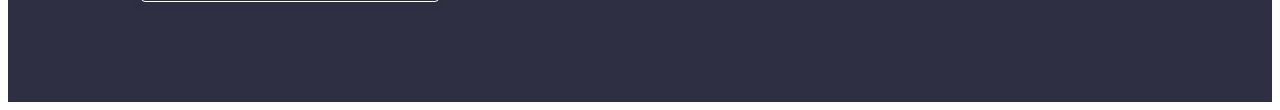
==== commit d501fe6a: "hw-7.2" ====
--- a/index.html
+++ b/index.html
@@ -67,25 +67,27 @@
       <!-------- Mobile-Menu --------->
       <div class="mob-menu is-hidden" data-menu>
         <div class="mob-container">
-          <button type="button" class="mob-close-btn" data-menu-close>
-            <svg class="modal-btn-icon" width="8" height="8">
-              <use href="./images/icons.svg#icon-Vector"></use>
-            </svg>
-          </button>
-
-          <ul class="mob-menu-item">
-            <li>
-              <a href="./index.html" class="mob-menu-link current link"
-                >Studio</a
-              >
-            </li>
-            <li>
-              <a href="./portfolio.html" class="mob-menu-link link"
-                >Portfolio</a
-              >
-            </li>
-            <li><a href="" class="mob-menu-link link">Contacts</a></li>
-          </ul>
+          <div>
+            <button type="button" class="mob-close-btn" data-menu-close>
+              <svg class="modal-btn-icon" width="8" height="8">
+                <use href="./images/icons.svg#icon-Vector"></use>
+              </svg>
+            </button>
+            
+            <ul class="mob-menu-item">
+              <li>
+                <a href="./index.html" class="mob-menu-link current link"
+                  >Studio</a
+                >
+              </li>
+              <li>
+                <a href="./portfolio.html" class="mob-menu-link link"
+                  >Portfolio</a
+                >
+              </li>
+              <li><a href="" class="mob-menu-link link">Contacts</a></li>
+            </ul>
+          </div>
 
           <address class="mob-contacts">
             <ul class="mob-contacts-item">
--- a/css/styles.css
+++ b/css/styles.css
@@ -106,9 +106,14 @@
 
 .mob-container{
   max-width: 428px;
-  margin: 0 auto;
-  position: relative;
+  height: 100%;
+  margin: 0 auto;
+  
   padding: 24px 24px 40px 40px;
+
+  display: flex;
+  flex-direction: column;
+  justify-content: space-between;
   
 }
 
@@ -153,20 +158,24 @@
 }
 
 
+.mob-menu-link:focus,
+.mob-menu-link.current {
+  color: var(--hover-focus-color);
+}
+
 
 .mob-menu{
   background-color:var(--third-text-color);
 
   position: fixed;
   top: 0;
+  z-index: 100;
 
   width: 100%;
   height: 100%;
   
 
-  display: flex;
-  flex-direction: column;
-  justify-content: space-between;
+ 
 
   overflow: auto;
 }
@@ -241,12 +250,14 @@
   transition: color 250ms cubic-bezier(0.4, 0, 0.2, 1);
 }
 
-.mob-menu-link:focus, .mob-menu-link.current {
+
+.mob-menu-link:focus, 
+.mob-menu-link.current {
   color: var(--hover-focus-color);
 }
 
 .mob-contacts {
-  margin: 0 auto;
+ 
   font-style: normal;
 }
 
@@ -270,7 +281,7 @@
   color: var(--hover-focus-color);
 }
 
-.mob-contacts-list.tel{
+.tel{
   color:var(--logo-btn-color);
 
   font-weight: 700;
@@ -289,9 +300,11 @@
   letter-spacing: 0.02em;
 }
 
+
+
 .mob-social-media{
 
-  width: 328px;
+  max-width: 328px;
   margin: 0 auto;
 }
 
@@ -300,7 +313,7 @@
   justify-content: space-between;
   align-items: center;
   
-  
+  width: 100%;
 }
 .mob-soc-item {
   display: flex;
@@ -360,6 +373,7 @@
 }
 
 .hero-container {
+  margin: 0 auto;
   display: flex;
   flex-direction: column;
 }
@@ -1012,7 +1026,14 @@
 /* _______________Portfolio_________________ */
 
 .portfolio-section {
-  /* padding: 96px 0 120px; */
+  padding: 48px 0;
+  width: 100%;
+  
+}
+.portfolio-container{
+  max-width: 428px;
+  margin: 0 auto;
+
 }
 
 .portfolio-btn {
@@ -1024,7 +1045,7 @@
   line-height: 1.5;
   letter-spacing: 0.04em;
 
-  padding: 12px 24px;
+  padding: 8px 16px;
 
   border: 1px solid #e7e9fc;
   border-radius: 4px;
@@ -1049,20 +1070,32 @@
 
 .btn-container {
   display: flex;
+  
+  gap: 24px;
+  row-gap: 16px;
+  
+  margin-bottom: 48px;
+  max-width: 275px;
+ 
+  flex-wrap: wrap;
+}
+
+
+.portfolio-list {
+  
+  
+  margin: 0 auto;
+  display: flex;
+  flex-wrap: wrap;
   justify-content: center;
-  gap: 24px;
-  margin-bottom: 72px;
-}
-
-.portfolio-list {
-  /* display: flex; */
-  flex-wrap: wrap;
-  gap: 24px;
+ 
+ 
   row-gap: 48px;
 }
 
 .portfolio-item {
-  width: calc((100% - 48px)/3);
+  max-width: 396px;
+  /* width: calc((100% - 24px)/2); */
   height: 420px;
 }
 
@@ -1070,8 +1103,11 @@
   display: block;
   position: relative;
   transition: box-shadow 250ms cubic-bezier(0.4, 0, 0.2, 1);
-}
-
+  
+}
+/* .portfolio-link img{
+  width: 396px;
+} */
 .portfolio-overlay {
   position: relative;
   overflow: hidden;
--- a/css/media.css
+++ b/css/media.css
@@ -23,16 +23,13 @@
 }
 
 
-@media screen and (max-width: 427px) {
-  .mob-contacts-list.tel{
+@media screen and (max-width: 417px) {
+  .tel{
     font-weight: 700;
     font-size: 24px;
     line-height: 1.5;
-   
-    
+       
     letter-spacing: 0.02em;
-    
-    color:var(--logo-btn-color);
   }
 }
 
@@ -52,10 +49,14 @@
 
   .container{
     width: 768px;
-    
-}
-
-.modal-open-btn{
+    margin: 0 auto;
+    
+}
+.mob-menu{
+  display: none;
+}
+
+.mob-open-btn{
   display: none;
 }
 .head-nav {
@@ -173,6 +174,7 @@
         padding-top: 6px;
         padding-bottom: 16px;
         display: block;
+        font-weight: normal;
       }
 
    
@@ -244,6 +246,10 @@
           
        text-align: start;
     }
+
+    .social-media {
+      margin-left: 24px;
+  }
     .footer-form-text{
         text-align: start;
     }
@@ -273,7 +279,39 @@
      padding: 72px 24px 24px;
     width:408px;
   }
-}
+  .portfolio-btn {
+     
+    padding: 12px 24px;
+  }
+  .btn-container{
+   
+    max-width: 598px;
+    margin: 0 auto;
+    row-gap: 0;
+    margin-bottom: 64px;
+    justify-content: center;
+  }
+  .portfolio-container{
+    max-width: 768px;
+    margin: 0 auto;
+  
+  }
+  .portfolio-list {
+    display: flex;
+    max-width: 356px;
+    margin: 0 auto;
+    
+    flex-wrap: wrap;
+    gap: 24px;
+    row-gap: 72px;
+    max-width: 768px;
+  }
+  .portfolio-item {
+  
+    width: calc((100% - 24px)/2);
+  }
+}
+
 
 
 @media screen and (min-width: 1158px){
@@ -421,6 +459,30 @@
             margin-left: 80px;
           }
 
-    }
-}
-   
+          .portfolio-section {
+            padding-top: 100px;
+            padding-bottom: 120px;
+            
+            
+          }
+          .portfolio-container{
+            max-width: 1158px;
+            /* margin: 0 auto; */
+          
+          }
+          .portfolio-list {
+            max-width: 1158px;
+            row-gap: 48px;
+           }
+
+
+           .portfolio-item {
+  
+            width: calc((100% - 48px)/3);
+            height: 420px;
+          }
+          
+
+    }
+}
+  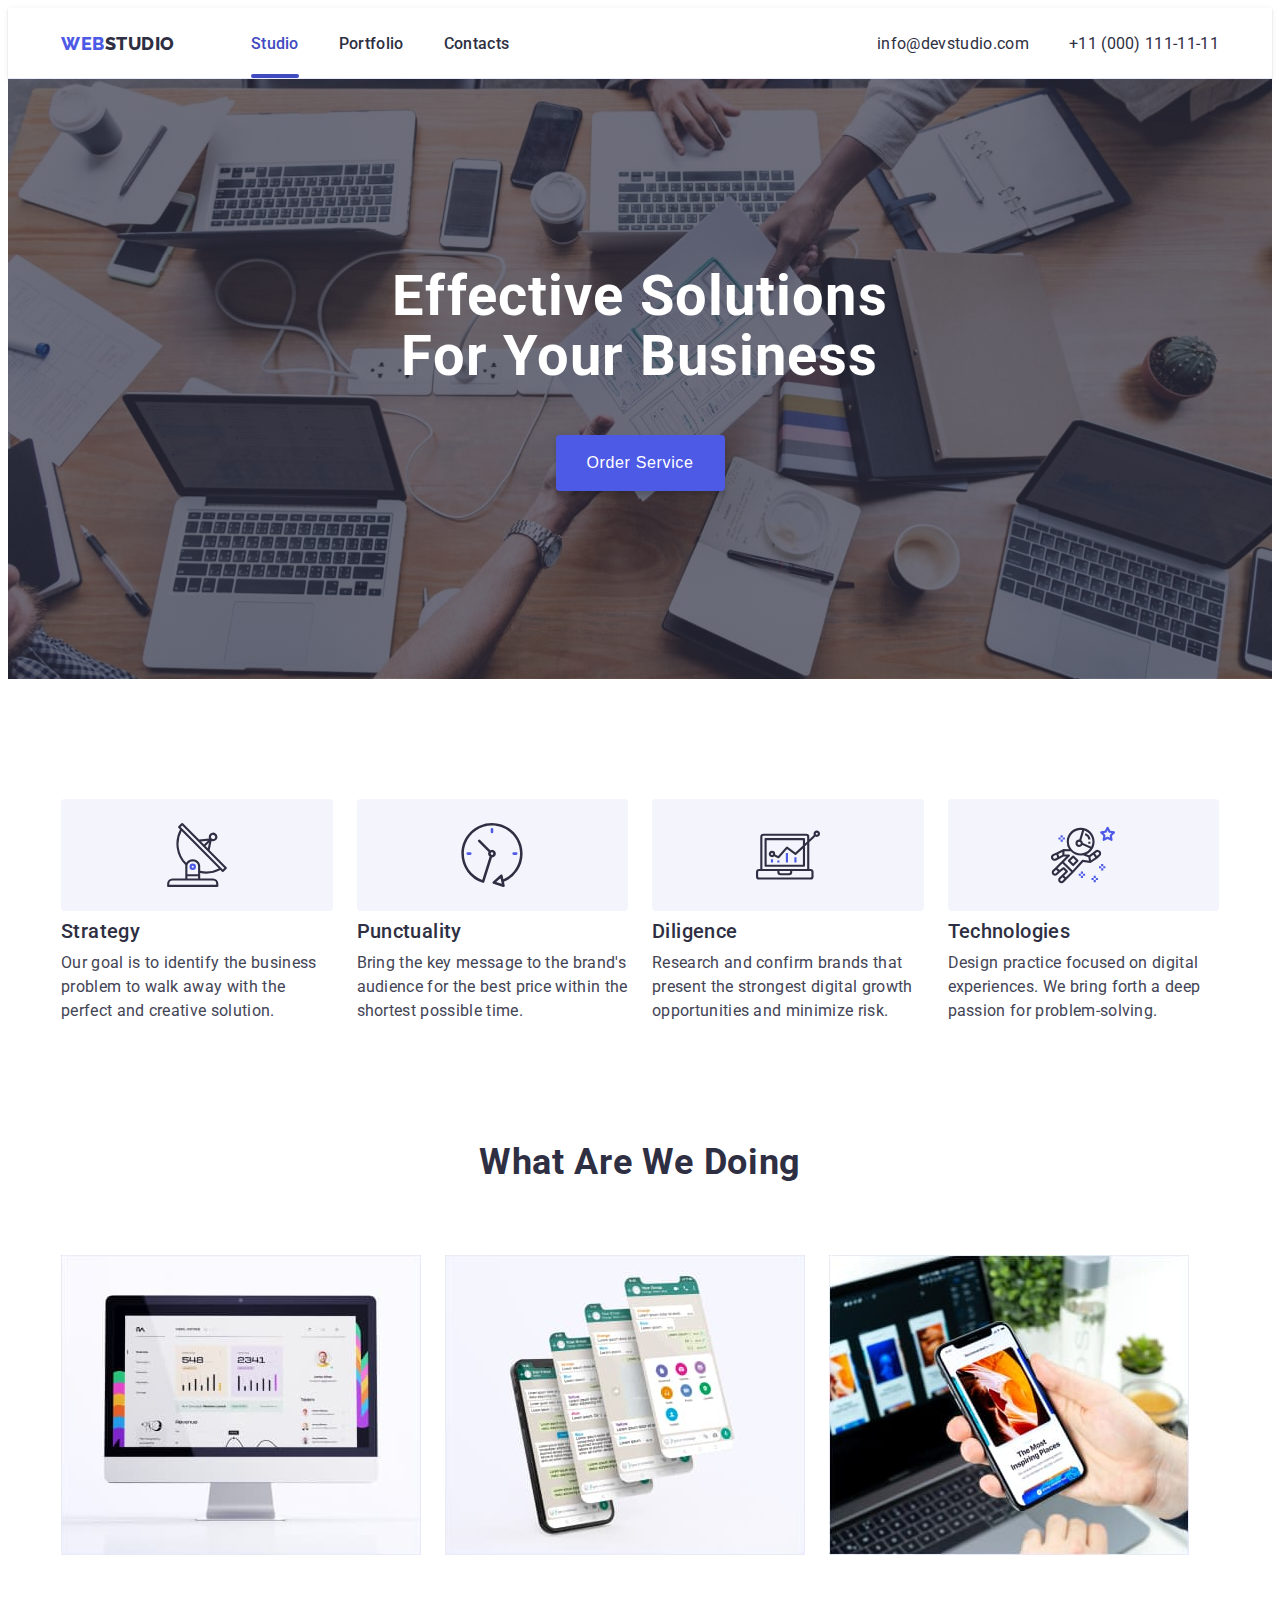
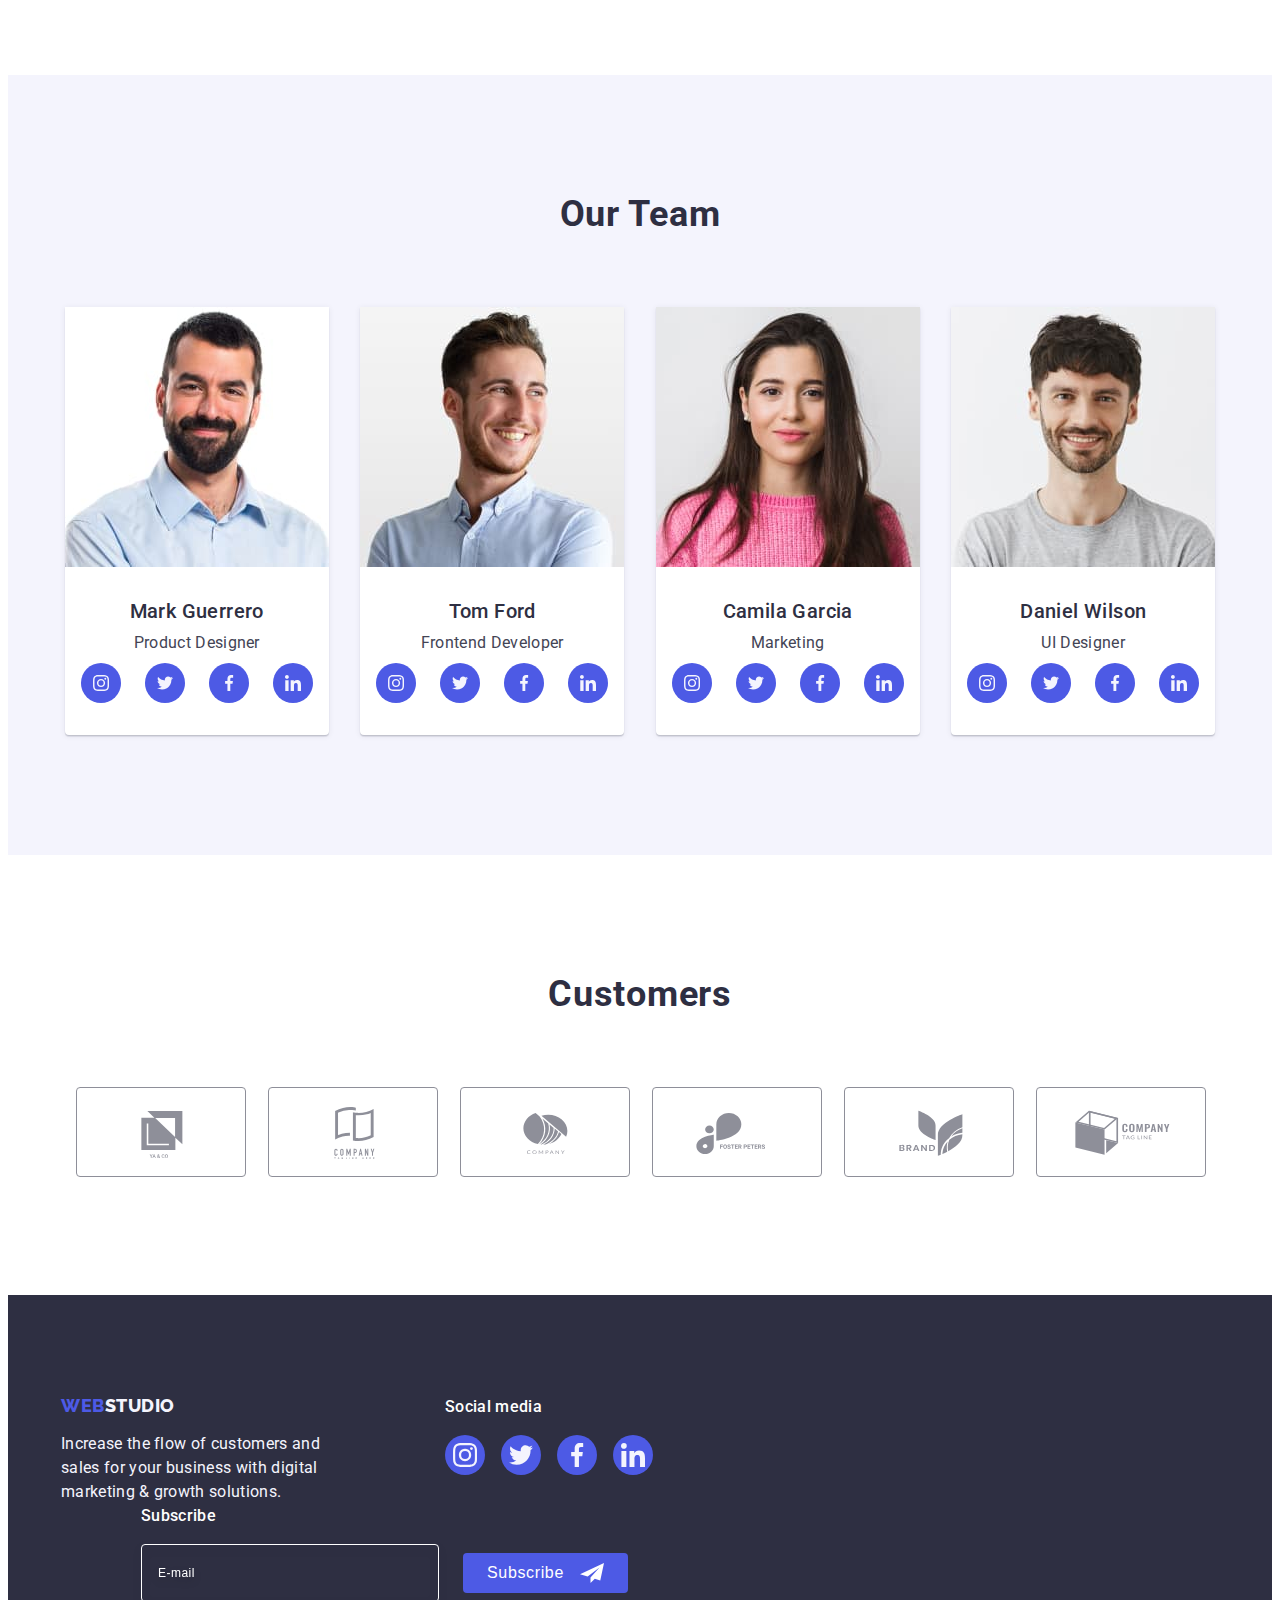
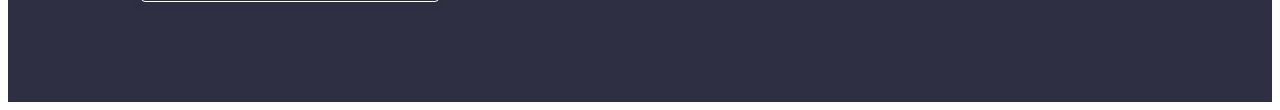
==== commit 070dfac6: "hw-7.3" ====
--- a/index.html
+++ b/index.html
@@ -28,43 +28,51 @@
   <body>
     <!-- heder -->
     <header class="head">
-      <div class="container head-nav">
-        <nav class="nav-list">
-          <a href="./index.html" class="logo link"
-            >Web<span class="logo-style">Studio</span></a
-          >
-
-          <ul class="nav-item">
-            <li>
-              <a href="./index.html" class="nav-link current link">Studio</a>
-            </li>
-            <li>
-              <a href="./portfolio.html" class="nav-link link">Portfolio</a>
-            </li>
-            <li><a href="" class="nav-link link">Contacts</a></li>
-          </ul>
-        </nav>
-
-        <address class="contacts">
-          <ul class="contacts-item">
-            <li>
-              <a
-                href="mailto:info@devstudio.com"
-                class="contacts-list email link"
-                >info@devstudio.com</a
-              >
-            </li>
-
-            <li>
-              <a href="tel:+110001111111" class="contacts-list tel link"
-                >+11 (000) 111-11-11</a
-              >
-            </li>
-          </ul>
-        </address>
+      <div class="mob-header container">
+        <div class="head-nav">
+          <nav class="nav-list">
+            <a href="./index.html" class="logo link"
+              >Web<span class="logo-style">Studio</span>
+            </a>
+            <ul class="nav-item">
+              <li>
+                <a href="./index.html" class="nav-link current link">Studio</a>
+              </li>
+              <li>
+                <a href="./portfolio.html" class="nav-link link">Portfolio</a>
+              </li>
+              <li><a href="" class="nav-link link">Contacts</a></li>
+            </ul>
+          </nav>
+
+          <address class="contacts">
+            <ul class="contacts-item">
+              <li>
+                <a
+                  href="mailto:info@devstudio.com"
+                  class="contacts-list email link"
+                  >info@devstudio.com</a
+                >
+              </li>
+
+              <li>
+                <a href="tel:+110001111111" class="contacts-list tel link"
+                  >+11 (000) 111-11-11</a
+                >
+              </li>
+            </ul>
+          </address>
+        </div>
+
+        <button type="button" class="mob-open-btn" data-menu-open>
+          <svg class="modal-btn-icon" width="32" height="22">
+            <use href="./images/icons.svg#icon-menu-hamburger"></use>
+          </svg>
+        </button>
       </div>
 
       <!-------- Mobile-Menu --------->
+
       <div class="mob-menu is-hidden" data-menu>
         <div class="mob-container">
           <div>
@@ -73,7 +81,7 @@
                 <use href="./images/icons.svg#icon-Vector"></use>
               </svg>
             </button>
-            
+
             <ul class="mob-menu-item">
               <li>
                 <a href="./index.html" class="mob-menu-link current link"
@@ -164,11 +172,6 @@
           </address>
         </div>
       </div>
-      <button type="button" class="mob-open-btn" data-menu-open>
-        <svg class="modal-btn-icon" width="32" height="22">
-          <use href="./images/icons.svg#icon-menu-hamburger"></use>
-        </svg>
-      </button>
     </header>
 
     <main>
@@ -247,6 +250,7 @@
           <ul class="work-list">
             <li class="work-item">
               <img
+                srcset="./images/work-1.jpg 1x, ./images/work-1-2x.jpg 2x"
                 src="./images/work-1.jpg"
                 alt="computer with open website"
                 width="360"
@@ -256,6 +260,7 @@
 
             <li class="work-item">
               <img
+                srcset="./images/work-2.jpg 1x, ./images/work-2-2x.jpg 2x"
                 src="./images/work-2.jpg"
                 alt="mobile app"
                 width="360"
@@ -265,6 +270,7 @@
 
             <li class="work-item">
               <img
+                srcset="./images/work-3.jpg 1x, ./images/work-3-2x.jpg 2x"
                 src="./images/work-3.jpg"
                 alt="mobile in hand"
                 width="360"
@@ -276,11 +282,12 @@
       </section>
       <!-- section-4 Team -->
       <section class="team-section">
-        <div class="tab-container container">
+        <div class="container tab-container">
           <h2 class="team-title title-tex-style">Our Team</h2>
           <ul class="team-list">
             <li class="team-item">
               <img
+                srcset="./images/team-1.jpg 1x, ./images/team-1-2x.jpg 2x"
                 src="./images/team-1.jpg"
                 alt="man with beard and shirt"
                 width="264"
@@ -348,6 +355,7 @@
 
             <li class="team-item">
               <img
+                srcset="./images/team-2.jpg 1x, ./images/team-2-2x.jpg 2x"
                 src="./images/team-2.jpg"
                 alt="young man in a shirt"
                 width="264"
@@ -415,6 +423,7 @@
 
             <li class="team-item">
               <img
+                srcset="./images/team-3.jpg 1x, ./images/team-3-2x.jpg 2x"
                 src="./images/team-3.jpg"
                 alt="young girl in a pink sweater"
                 width="264"
@@ -482,6 +491,7 @@
 
             <li class="team-item">
               <img
+                srcset="./images/team-4.jpg 1x, ./images/team-4-2x.jpg 2x"
                 src="./images/team-4.jpg"
                 alt="young guy in a gray t-shirt"
                 width="264"
@@ -551,7 +561,7 @@
       </section>
       <!--Section-5  Customers -->
       <section class="customers">
-        <div class="tab-container container">
+        <div class="container tab-container">
           <h2 class="title-tex-style">Customers</h2>
 
           <ul class="customers-list">
@@ -638,7 +648,7 @@
     </main>
     <!-- footer -->
     <footer class="footer">
-      <div class="footer-container tab-container">
+      <div class="footer-container  tab-container container">
         <div class="footer-info">
           <a href="./index.html" class="footer-logo logo link"
             >Web<span class="footer-logo-style">Studio</span>
--- a/css/styles.css
+++ b/css/styles.css
@@ -72,13 +72,12 @@
 }
 
 .container {
-  
+  max-width: 428px;
   padding-left: 16px;
   padding-right: 16px;
-
-}
-
-
+  margin-left: auto;  
+  margin-right: auto;
+}
 
 .visually-hidden {
   position: absolute;
@@ -96,6 +95,7 @@
 img {
   display: block;
   max-width: 100%;
+  height: auto;
 }
 
 .no-scroll{
@@ -103,6 +103,16 @@
 }
 
 /* ___________________HEDER_________________ */
+
+
+.head {
+  width: 100%;
+  height: 70px;
+  
+  border-bottom: 1px solid #e7e9fc;
+  box-shadow: 0px 2px 1px rgba(46, 47, 66, 0.08),
+    0px 1px 1px rgba(46, 47, 66, 0.16), 0px 1px 6px rgba(46, 47, 66, 0.08);
+}
 
 .mob-container{
   max-width: 428px;
@@ -114,20 +124,13 @@
   display: flex;
   flex-direction: column;
   justify-content: space-between;
-  
-}
-
-.head {
-  width: 100%;
-  height: 70px;
-  border-bottom: 1px solid #e7e9fc;
-  box-shadow: 0px 2px 1px rgba(46, 47, 66, 0.08),
-    0px 1px 1px rgba(46, 47, 66, 0.16), 0px 1px 6px rgba(46, 47, 66, 0.08);
-    display: flex;
-    align-items: center;
-    justify-content: space-between;
-}
-
+}
+
+.mob-header{
+  display: flex;
+  align-items: center;
+  justify-content: space-between;
+}
 
 .logo {
   color: var(--logo-btn-color);
@@ -142,7 +145,6 @@
   margin-right: 76px;
   padding-top: 24px;
   padding-bottom: 24px;
-  
 }
 
 .logo-style {
@@ -156,14 +158,12 @@
 .contacts-item{
   display: none;
 }
-
 
 .mob-menu-link:focus,
 .mob-menu-link.current {
   color: var(--hover-focus-color);
 }
 
-
 .mob-menu{
   background-color:var(--third-text-color);
 
@@ -173,28 +173,17 @@
 
   width: 100%;
   height: 100%;
-  
-
- 
 
   overflow: auto;
 }
-
-/* .mob-menu.is-open .modal-open-btn{
-  display: none;
- } */
 
 .mob-open-btn{
   background-color: #ffffff;
   stroke: #2e2f42;
 
-  /* position: absolute; */
-  /* top: 25px;
-  right: 19px; */
   padding-top: 20px;
   padding-bottom: 20px;
- 
- 
+
   margin-right: 16px;
   
   border: none;
@@ -207,17 +196,13 @@
   cursor: pointer;
 
   margin-left: auto;
+  margin-bottom: 32px;
 
   width: 24px;
   height: 24px;
 
   border-radius: 50%;
   border: 1px solid rgba(0, 0, 0, 0.1);
-
-  margin-bottom: 32px;
-  /* position: absolute;
-  top: 24px;
-  right: 24px; */
 
   display: flex;
   align-items: center;
@@ -250,7 +235,6 @@
   transition: color 250ms cubic-bezier(0.4, 0, 0.2, 1);
 }
 
-
 .mob-menu-link:focus, 
 .mob-menu-link.current {
   color: var(--hover-focus-color);
@@ -300,10 +284,7 @@
   letter-spacing: 0.02em;
 }
 
-
-
 .mob-social-media{
-
   max-width: 328px;
   margin: 0 auto;
 }
@@ -315,6 +296,7 @@
   
   width: 100%;
 }
+
 .mob-soc-item {
   display: flex;
 
@@ -323,6 +305,7 @@
 
   border-radius: 50%;
 }
+
 .mob-soc-link {
   background-color: var(--logo-btn-color);
 
@@ -357,11 +340,23 @@
       rgba(46, 47, 66, 0.7),
       rgba(46, 47, 66, 0.7)
     ),
-    url(../images/hero-bgr.jpg);
+    url(../images/mob-bg-1.jpg);
 
   background-repeat: no-repeat;
   background-size: cover;
   background-position: center;
+}
+
+@media (min-device-pixel-ratio: 2),
+  (-webkit-min-device-pixel-ratio: 2),
+  (min-resolution: 192dpi),
+  (min-resolution: 2dppx) {
+  .hero-section {
+    background-image:linear-gradient(
+    rgba(46, 47, 66, 0.7),
+    rgba(46, 47, 66, 0.7)
+  ), url(../images/mob-bg-2-2x.jpg);
+  }
 }
 
 .hero-titel {
@@ -414,7 +409,6 @@
 /* _______________ Advantages_______________ */
 
 .advantages-section {
- 
   margin: 0 auto;
   width: 100%;
 }
@@ -424,8 +418,7 @@
   gap: 72px;
   
   flex-direction: column;
-  padding:  96px 0px;
-  
+  padding:  96px 0px; 
 }
 
 .advant-item {
@@ -436,18 +429,15 @@
   text-align: center;
   font-weight: 700;
   font-size: 36px;
-  line-height: 1.11;
-  
+  line-height: 1.11; 
 }
 
 .advant-text{
   font-weight: 500;
-  width: 100%;
-  
+  width: 100%; 
 }
 
 .advant-icon-list {
-
   display: none;
 }
 
@@ -455,9 +445,7 @@
 
 .work-section {
   display: none;
- 
-}
-
+}
 
 /* ______________Team-Section________________ */
 
@@ -469,9 +457,7 @@
 }
 
 .team-list {
-  
-  margin: 0 auto;
-  
+    margin: 0 auto;
   }
 
 .team-item {
@@ -480,8 +466,7 @@
   margin: 0 auto;
   width: 264px;
   height: 428px;
-  
-
+ 
   box-shadow: 0px 1px 6px rgba(46, 47, 66, 0.08),
     0px 1px 1px rgba(46, 47, 66, 0.16), 0px 2px 1px rgba(46, 47, 66, 0.08);
   border-radius: 0px 0px 4px 4px;
@@ -500,7 +485,6 @@
   display: flex;
   justify-content: center;
   gap: 24px;
-
   margin-top: 8px;
 }
 
@@ -594,15 +578,8 @@
   margin: 0 auto;
 }
 
-.footer-container {
-  
-  margin:  0 auto;
-  
-}
-
 .footer-info {
   margin-bottom: 72px;
- 
 }
 
 .footer-logo-style {
@@ -613,7 +590,6 @@
   display: block;
   text-align: center;
   margin: 0 auto;
-
   margin-bottom: 16px;
   padding-top: 0;
   padding-bottom: 0;
@@ -628,10 +604,10 @@
 .social-media-titel {
   color: #ffffff;
 
+  font-weight: 500;
+
   text-align: center;
   margin-bottom: 16px;
-
-  font-weight: 500;
 }
 
 .social-media {
@@ -681,8 +657,6 @@
 }
 
 /* _________________Footer-Form_________________ */
-
-
 
 .footer-form-text {
   color: #ffffff;
@@ -690,8 +664,6 @@
   text-align: center;
   margin-bottom: 16px;
 }
-
-
 
 .footer-input {
   background-color: inherit;
@@ -868,8 +840,7 @@
   font-size: 12px;
   line-height: 1.17;
   letter-spacing: 0.04em;
-  
-
+ 
   border: 1px solid rgba(46, 47, 66, 0.4);
   border-radius: 4px;
 
@@ -945,7 +916,6 @@
   font-size: 12px;
   line-height: 1.17;
   letter-spacing: 0.04em;
-
 }
 
 .check-wrap {
@@ -956,7 +926,6 @@
   align-items: center;
   margin-bottom: 24px;
 }
-
 
 .check-icon-default {
   fill: transparent;
@@ -1028,12 +997,10 @@
 .portfolio-section {
   padding: 48px 0;
   width: 100%;
-  
 }
 .portfolio-container{
   max-width: 428px;
   margin: 0 auto;
-
 }
 
 .portfolio-btn {
@@ -1070,44 +1037,36 @@
 
 .btn-container {
   display: flex;
-  
+  flex-wrap: wrap;
   gap: 24px;
   row-gap: 16px;
   
   margin-bottom: 48px;
   max-width: 275px;
- 
-  flex-wrap: wrap;
 }
 
 
 .portfolio-list {
-  
-  
-  margin: 0 auto;
+  margin: 0 auto;
+
   display: flex;
   flex-wrap: wrap;
   justify-content: center;
- 
- 
   row-gap: 48px;
 }
 
 .portfolio-item {
-  max-width: 396px;
-  /* width: calc((100% - 24px)/2); */
-  height: 420px;
+  max-height: 400px;
 }
 
 .portfolio-link {
   display: block;
   position: relative;
+  
+  box-shadow: 0px 1px 6px rgba(46, 47, 66, 0.08);
   transition: box-shadow 250ms cubic-bezier(0.4, 0, 0.2, 1);
-  
-}
-/* .portfolio-link img{
-  width: 396px;
-} */
+}
+
 .portfolio-overlay {
   position: relative;
   overflow: hidden;
@@ -1134,6 +1093,7 @@
 
 .portfolio-link:hover,
 .portfolio-link:focus {
+  border: 1px solid #F4F4FD;
   box-shadow: 0px 1px 6px rgba(46, 47, 66, 0.08),
     0px 1px 1px rgba(46, 47, 66, 0.16), 0px 2px 1px rgba(46, 47, 66, 0.08);
 }
@@ -1141,7 +1101,8 @@
 .card-portfolio-text {
   padding: 32px 16px;
 
-  border-right: 1px solid #e7e9fc;
-  border-bottom: 1px solid #e7e9fc;
-  border-left: 1px solid #e7e9fc;
-}
+  border-right:1px solid #F4F4FD ;
+  border-bottom:1px solid #F4F4FD ;
+  border-left:1px solid #F4F4FD ;
+  border-bottom:1px solid #F4F4FD ;
+}
--- a/css/media.css
+++ b/css/media.css
@@ -1,488 +1,458 @@
 @media screen and (min-width: 460px) and (max-width: 767.98px) {
-
-    .hero-container {
-        width: 428px;
-    }
-
-    .advantages-section{
-        width: 428px;
-    }
-    .team-list{
-        width: 428px;
-    }
-
-    .customers{
-        width: 428px;
-        
-    }
-
-    .footer-container {
-        
-        width: 428px;
-      }
+ 
+ /* .team-list {
+    max-width: 428px;
+  } */
+
+  /* .customers {
+    max-width: 428px;
+  } */
+
+  /* .footer-container {
+    max-width: 428px;
+  } */
 }
 
-
 @media screen and (max-width: 417px) {
-  .tel{
+  .tel {
     font-weight: 700;
     font-size: 24px;
     line-height: 1.5;
-       
+
     letter-spacing: 0.02em;
   }
 }
 
-@media screen and (min-width: 428px) {
+@media screen and (min-width: 427.98px) {
   .customers-list {
-    
     row-gap: 72px;
   }
   .modal {
-
-    width:392px;
+    width: 392px;
   }
 
-
-@media screen and (min-width: 768px) {
-
-
-  .container{
-    width: 768px;
-    margin: 0 auto;
-    
-}
-.mob-menu{
-  display: none;
-}
-
-.mob-open-btn{
-  display: none;
-}
-.head-nav {
-  
-  display: flex;
-  align-items: center;
-}
-
-.nav-list {
-  display: flex;
-  align-items: center;
-}
-
-.nav-item {
-  
-  display: flex;
-  align-items: center;
-  gap: 40px;
-}
-
-
-.nav-link {
-  color: var(--title-text-color);
-
-  font-family: 'Roboto','sans-serif';
-  font-weight: 500;
-  font-size: 16px;
-  line-height: 1.5;
-  letter-spacing: 0.02em;
-
-  padding-top: 24px;
-  padding-bottom: 24px;
-
-  display: block;
-  position: relative;
-
-  transition: color 250ms cubic-bezier(0.4, 0, 0.2, 1);
-}
-
-.nav-link::after {
-  content: '';
-
-  position: absolute;
-  bottom: 2px;
-  left: 0;
-
-  transform: scaleX(0);
-  transition: transform 250ms cubic-bezier(0.4, 0, 0.2, 1);
-
-  border-radius: 2px;
-  height: 4px;
-  width: 100%;
-  background: var(--hover-focus-color);
-}
-.nav-link:hover::after,
-.nav-link:focus::after,
-.nav-link.current::after {
-  transform: scale(1);
-}
-
-.nav-link:hover,
-.nav-link.current {
-  color: var(--hover-focus-color);
-}
-
-.nav-link:focus,
-.nav-link.current {
-  color: var(--hover-focus-color);
-}
-
-.contacts {
- 
-  font-style: normal;
-  margin-left: auto;
-  display: block;
-}
-
-
-
-
-
-
-
- 
-
-  
+  @media screen and (min-width: 768px) {
+    .container {
+      max-width: 768px;
+      /* margin: 0 auto; */
+    }
+    .mob-menu {
+      display: none;
+    }
+
+    .mob-open-btn {
+      display: none;
+    }
+    .head-nav {
+      width: 768px;
+      display: flex;
+      align-items: center;
+      justify-content: space-between;
+    }
+
+    .nav-list {
+      display: flex;
+      align-items: center;
+    }
+
+    .nav-item {
+      display: flex;
+      align-items: center;
+      gap: 40px;
+    }
+
+    .nav-link {
+      color: var(--title-text-color);
+
+      font-family: 'Roboto', 'sans-serif';
+      font-weight: 500;
+      font-size: 16px;
+      line-height: 1.5;
+      letter-spacing: 0.02em;
+
+      padding-top: 24px;
+      padding-bottom: 24px;
+
+      display: block;
+      position: relative;
+
+      transition: color 250ms cubic-bezier(0.4, 0, 0.2, 1);
+    }
+
+    .nav-link::after {
+      content: '';
+
+      position: absolute;
+      bottom: 2px;
+      left: 0;
+
+      transform: scaleX(0);
+      transition: transform 250ms cubic-bezier(0.4, 0, 0.2, 1);
+
+      border-radius: 2px;
+      height: 4px;
+      width: 100%;
+      background: var(--hover-focus-color);
+    }
+    .nav-link:hover::after,
+    .nav-link:focus::after,
+    .nav-link.current::after {
+      transform: scale(1);
+    }
+
+    .nav-link:hover,
+    .nav-link.current {
+      color: var(--hover-focus-color);
+    }
+
+    .nav-link:focus,
+    .nav-link.current {
+      color: var(--hover-focus-color);
+    }
+
+    .contacts {
+      display: flex;
+      font-style: normal;
+      
+    }
 
     .contacts-list {
       color: var(--title-text-color);
-        
-        font-size: 12px;
-        line-height: 1.17;
-        letter-spacing: 0.04em;
-        transition: color 250ms cubic-bezier(0.4, 0, 0.2, 1);
+
+      font-size: 12px;
+      line-height: 1.17;
+      letter-spacing: 0.04em;
+      transition: color 250ms cubic-bezier(0.4, 0, 0.2, 1);
     }
     .contacts-list:hover {
       color: var(--hover-focus-color);
     }
-    
+
     .contacts-list:focus {
       color: var(--hover-focus-color);
     }
 
-    .contacts-item{
-        display:block;
-        
+    .contacts-item {
+      display: block;
+    }
+
+    .email {
+      padding-top: 16px;
+      padding-bottom: 6px;
+      display: block;
+    }
+    .tel {
+      padding-top: 6px;
+      padding-bottom: 16px;
+      display: block;
+      font-weight: normal;
+    }
+
+    .hero-section {
+      background-image: linear-gradient(
+          rgba(46, 47, 66, 0.7),
+          rgba(46, 47, 66, 0.7)
+        ),
+        url(../images/tab-bg-1.jpg);
+    }
+
+    @media (min-device-pixel-ratio: 2),
+      (-webkit-min-device-pixel-ratio: 2),
+      (min-resolution: 192dpi),
+      (min-resolution: 2dppx) {
+      .hero-section {
+        background-image: linear-gradient(
+            rgba(46, 47, 66, 0.7),
+            rgba(46, 47, 66, 0.7)
+          ),
+          url(../images/tab-bg-2-2x.jpg);
       }
-
-    .email{
-        padding-top: 16px;
-        padding-bottom: 6px;
-        display: block;
-      }
-      .tel{
-        padding-top: 6px;
-        padding-bottom: 16px;
-        display: block;
-        font-weight: normal;
-      }
-
-   
+    }
 
     .hero-titel {
-    
-    max-width: 496px;
-    font-size: 56px;
-    line-height: 1.07;
-    margin-bottom: 36px;
-    
-    }
-
-    .advant-item{
-        width: calc((100% - 24px) /2);
-        
-             
-    }
-    .advant-list{
-        flex-direction: row;
-        flex-wrap: wrap;
-        gap: 72px 24px;
-        
-        
-    }
-    .advant-title{
+      max-width: 496px;
+      font-size: 56px;
+      line-height: 1.07;
+      margin-bottom: 36px;
+    }
+
+    .advant-item {
+      width: calc((100% - 24px) / 2);
+    }
+    .advant-list {
+      flex-direction: row;
+      flex-wrap: wrap;
+      gap: 72px 24px;
+    }
+    .advant-title {
       text-align: start;
     }
     .team-list {
-        display: flex;
-        flex-wrap: wrap;
-        gap: 24px;
-        row-gap: 72px;
-
-    }
-   
- 
-    .team-item:not(:last-child){
-        margin-bottom: 0;
-      }
-
-    
-
-    .tab-container{
-        width: 552px;
-        margin: 0 auto;
-        padding-right: 0;
-        padding-left: 0;
+      display: flex;
+      flex-wrap: wrap;
+      gap: 24px;
+      row-gap: 72px;
+    }
+
+    .team-item:not(:last-child) {
+      margin-bottom: 0;
+    }
+
+    .tab-container {
+      width: 552px;
+     
+      padding-right: 0;
+      padding-left: 0;
     }
     .customers-list {
-        gap: 24px;
-        row-gap: 72px;
-        
-      }
-      .customers-item {
-        width: 168px;
-      }
-      .footer-logo {
-        
-        text-align: start;
-      }
-
-      .footer-text {
-        
-        max-width: 264px;
-        
-      }
-      .social-media-titel {
-          
-       text-align: start;
+      gap: 24px;
+      row-gap: 72px;
+    }
+    .customers-item {
+      width: 168px;
+    }
+    .footer-logo {
+      text-align: start;
+    }
+
+    .footer-text {
+      max-width: 264px;
+    }
+    .social-media-titel {
+      text-align: start;
     }
 
     .social-media {
       margin-left: 24px;
-  }
-    .footer-form-text{
-        text-align: start;
+    }
+    .footer-form-text {
+      text-align: start;
     }
     .footer-input {
       width: 264px;
     }
 
-
-      
     .footer-container {
-  
-    display: flex;
-    flex-wrap: wrap;
+      display: flex;
+      flex-wrap: wrap;
+    }
+    .footer-form-wrap {
+      display: flex;
+      align-items: center;
+      justify-content: center;
+      gap: 24px;
+    }
+    .footer-input {
+      margin-bottom: 0;
+    }
+
+    .modal {
+      padding: 72px 24px 24px;
+      width: 408px;
+    }
+    .portfolio-btn {
+      padding: 12px 24px;
+    }
+    .btn-container {
+      max-width: 598px;
+      margin: 0 auto;
+      row-gap: 0;
+      margin-bottom: 64px;
+      justify-content: center;
+    }
+    .portfolio-container {
+      max-width: 768px;
+      margin: 0 auto;
+    }
+    .portfolio-list {
+      display: flex;
+      max-width: 356px;
+      margin: 0 auto;
+      justify-content: start;
+      flex-wrap: wrap;
+      gap: 24px;
+      row-gap: 72px;
+      max-width: 768px;
+    }
+    .portfolio-item {
+      max-height: 420px;
+      width: calc((100% - 24px) / 2);
+    }
     
   }
-  .footer-form-wrap {
-    display: flex;
-    align-items: center;
-    justify-content: center;
-    gap: 24px;
-  }
-  .footer-input {
+
+  @media screen and (min-width: 1158px) {
+    .container {
+      max-width: 1158px;
+      padding-right: 15px;
+      padding-left: 15px;
+    }
+    
+    .tab-container{
+      width: 1158px;
+    }
+    .head-nav {
+      width: 1158px;
+     
+    }
+
+    .contacts-item {
+      display: flex;
+      gap: 40px;
+    }
+
+    .contacts-list {
+      font-size: 16px;
+      line-height: 1.5;
+      letter-spacing: 0.02em;
+
+      display: block;
+      padding-top: 24px;
+      padding-bottom: 24px;
+    }
+
+    .hero-section {
+      max-width: 1440px;
+      padding-top: 188px;
+      padding-bottom: 188px;
+
+      background-image: linear-gradient(
+          rgba(46, 47, 66, 0.7),
+          rgba(46, 47, 66, 0.7)
+        ),
+        url(../images/desk-bg-1.jpg);
+    }
+
+    @media (min-device-pixel-ratio: 2),
+      (-webkit-min-device-pixel-ratio: 2),
+      (min-resolution: 192dpi),
+      (min-resolution: 2dppx) {
+      .hero-section {
+        background-image: linear-gradient(
+            rgba(46, 47, 66, 0.7),
+            rgba(46, 47, 66, 0.7)
+          ),
+          url(../images/desk-bg-2-2x.jpg);
+      }
+    }
+
+    .hero-titel {
+      margin-bottom: 48px;
+    }
+
+    .advantages-section {
+      padding: 120px 0;
+    }
+    .advant-list {
+      padding: 0;
+    }
+
+    .advant-title {
+      font-weight: 500;
+      font-size: 20px;
+      line-height: 1.2;
+    }
+    .advant-text {
+      font-weight: 400;
+    }
+
+    .advant-icon-list {
+      background-color: #f4f4fd;
+
+      width: auto;
+      height: 112px;
+
+      display: flex;
+      justify-content: center;
+      align-items: center;
+
+      border-radius: 4px;
+      margin-bottom: 8px;
+    }
+    .advant-item {
+      width: calc((100% - 72px) / 4);
+    }
+    .work-section {
+      display: block;
+      padding-top: 0;
+      padding-bottom: 120px;
+    }
+
+    .work-title {
+      margin-left: auto;
+      margin-right: auto;
+    }
+
+    .work-list {
+      display: flex;
+      gap: 24px;
+    }
+
+    .team-section {
+      padding: 120px 0;
+    }
+
+    .team-list {
+      row-gap: 0;
+    }
+    .customers {
+      padding: 120px 0;
+    }
+
+    .customers-list {
+      row-gap: 0;
+    }
+
+    .footer {
+      padding: 100px 0;
+    }
+    .footer-container {
+      width: 1158px;
+      padding-right: 15px;
+      padding-left: 15px;
+    }
+
+    .footer-info {
       margin-bottom: 0;
-  }
-
-  .modal {
-     padding: 72px 24px 24px;
-    width:408px;
-  }
-  .portfolio-btn {
-     
-    padding: 12px 24px;
-  }
-  .btn-container{
+      /* margin-right: 120px; */
+    }
+
+    .social-media {
+      margin: 0;
+      margin-left: 120px;
+      margin-bottom: 0;
+    }
+
+    .footer-input {
+      opacity: 1;
+    }
+    .footer-form {
+      margin-left: 80px;
+    }
+
+    .portfolio-section {
+      padding-top: 100px;
+      padding-bottom: 120px;
+    }
+    .portfolio-container {
+      max-width: 1158px;
+      /* margin: 0 auto; */
+    }
+    .portfolio-list {
+      max-width: 1158px;
+      row-gap: 48px;
+    }
+
+    .portfolio-item {
+      width: calc((100% - 48px) / 3);
+      max-height: 420px;
+    }
+    .card-portfolio-text {
+      
+    
+      border-right: 1px solid #E7E9FC;
+      
+    }
    
-    max-width: 598px;
-    margin: 0 auto;
-    row-gap: 0;
-    margin-bottom: 64px;
-    justify-content: center;
-  }
-  .portfolio-container{
-    max-width: 768px;
-    margin: 0 auto;
-  
-  }
-  .portfolio-list {
-    display: flex;
-    max-width: 356px;
-    margin: 0 auto;
-    
-    flex-wrap: wrap;
-    gap: 24px;
-    row-gap: 72px;
-    max-width: 768px;
-  }
-  .portfolio-item {
-  
-    width: calc((100% - 24px)/2);
   }
 }
-
-
-
-@media screen and (min-width: 1158px){
-      .container {
-        width: 1158px;
-        padding-right: 15px;
-        padding-left: 15px;
-    }
-
-
-    .contacts-item {
-        display: flex;
-        gap: 40px;
-      }
-
-    .contacts-list {
-        font-size: 16px;
-        line-height: 1.5;
-        letter-spacing: 0.02em;
-           
-        display: block;
-        padding-top: 24px;
-        padding-bottom: 24px;
-    
-    }
-
-
-   
-
-    .hero-section {
-        max-width: 1440px;
-        padding-top: 188px;
-        padding-bottom: 188px;
-    }
-    .hero-titel{
-        margin-bottom: 48px;
-    }
-
-    .advantages-section {
-        padding: 120px 0;
-    }
-    .advant-list{
-        padding: 0;
-       
-        }
-   
-
-    .advant-title{
-        font-weight: 500;
-        font-size: 20px;
-        line-height: 1.2;
-        
-      }
-      .advant-text{
-        font-weight: 400;
-       
-        
-      }
-
-    .advant-icon-list {
-        background-color: #f4f4fd;
-      
-        width: auto;
-        height: 112px;
-      
-        display: flex;
-        justify-content: center;
-        align-items: center;
-      
-        border-radius: 4px;
-        margin-bottom: 8px;
-      
-      }
-      .advant-item{
-        width: calc((100% - 72px) /4);
-           
-    }
-    .work-section {
-        display: block;
-        padding-top: 0;
-        padding-bottom: 120px;
-      }
-      
-      .work-title {
-        margin-left: auto;
-        margin-right: auto;
-      }
-      
-      .work-list {
-        display: flex;
-        gap: 24px;
-      }
-
-      .team-section {
-        
-        padding: 120px 0;
-      
-      }
-
-      .team-list {
-        row-gap: 0;
-        }
-        .customers {
-            padding: 120px 0;
-            
-          }
-
-          .customers-list {
-            
-            row-gap: 0;
-          }
-
-          .footer {
-            
-            padding:100px 0;
-            
-          }
-          .footer-container {
-            width: 1158px;
-            padding-right: 15px;
-            padding-left: 15px;
-  
-            
-          }
-
-          .footer-info {
-            margin-bottom: 0;
-            /* margin-right: 120px; */
-          }
-
-          .social-media {
-            margin: 0 ;
-            margin-left: 120px;
-            margin-bottom: 0;
-
-           
-          }
-
-          .footer-input {
-            
-            opacity: 1;
-        }
-        .footer-form {
-  
-            margin-left: 80px;
-          }
-
-          .portfolio-section {
-            padding-top: 100px;
-            padding-bottom: 120px;
-            
-            
-          }
-          .portfolio-container{
-            max-width: 1158px;
-            /* margin: 0 auto; */
-          
-          }
-          .portfolio-list {
-            max-width: 1158px;
-            row-gap: 48px;
-           }
-
-
-           .portfolio-item {
-  
-            width: calc((100% - 48px)/3);
-            height: 420px;
-          }
-          
-
-    }
-}
-  